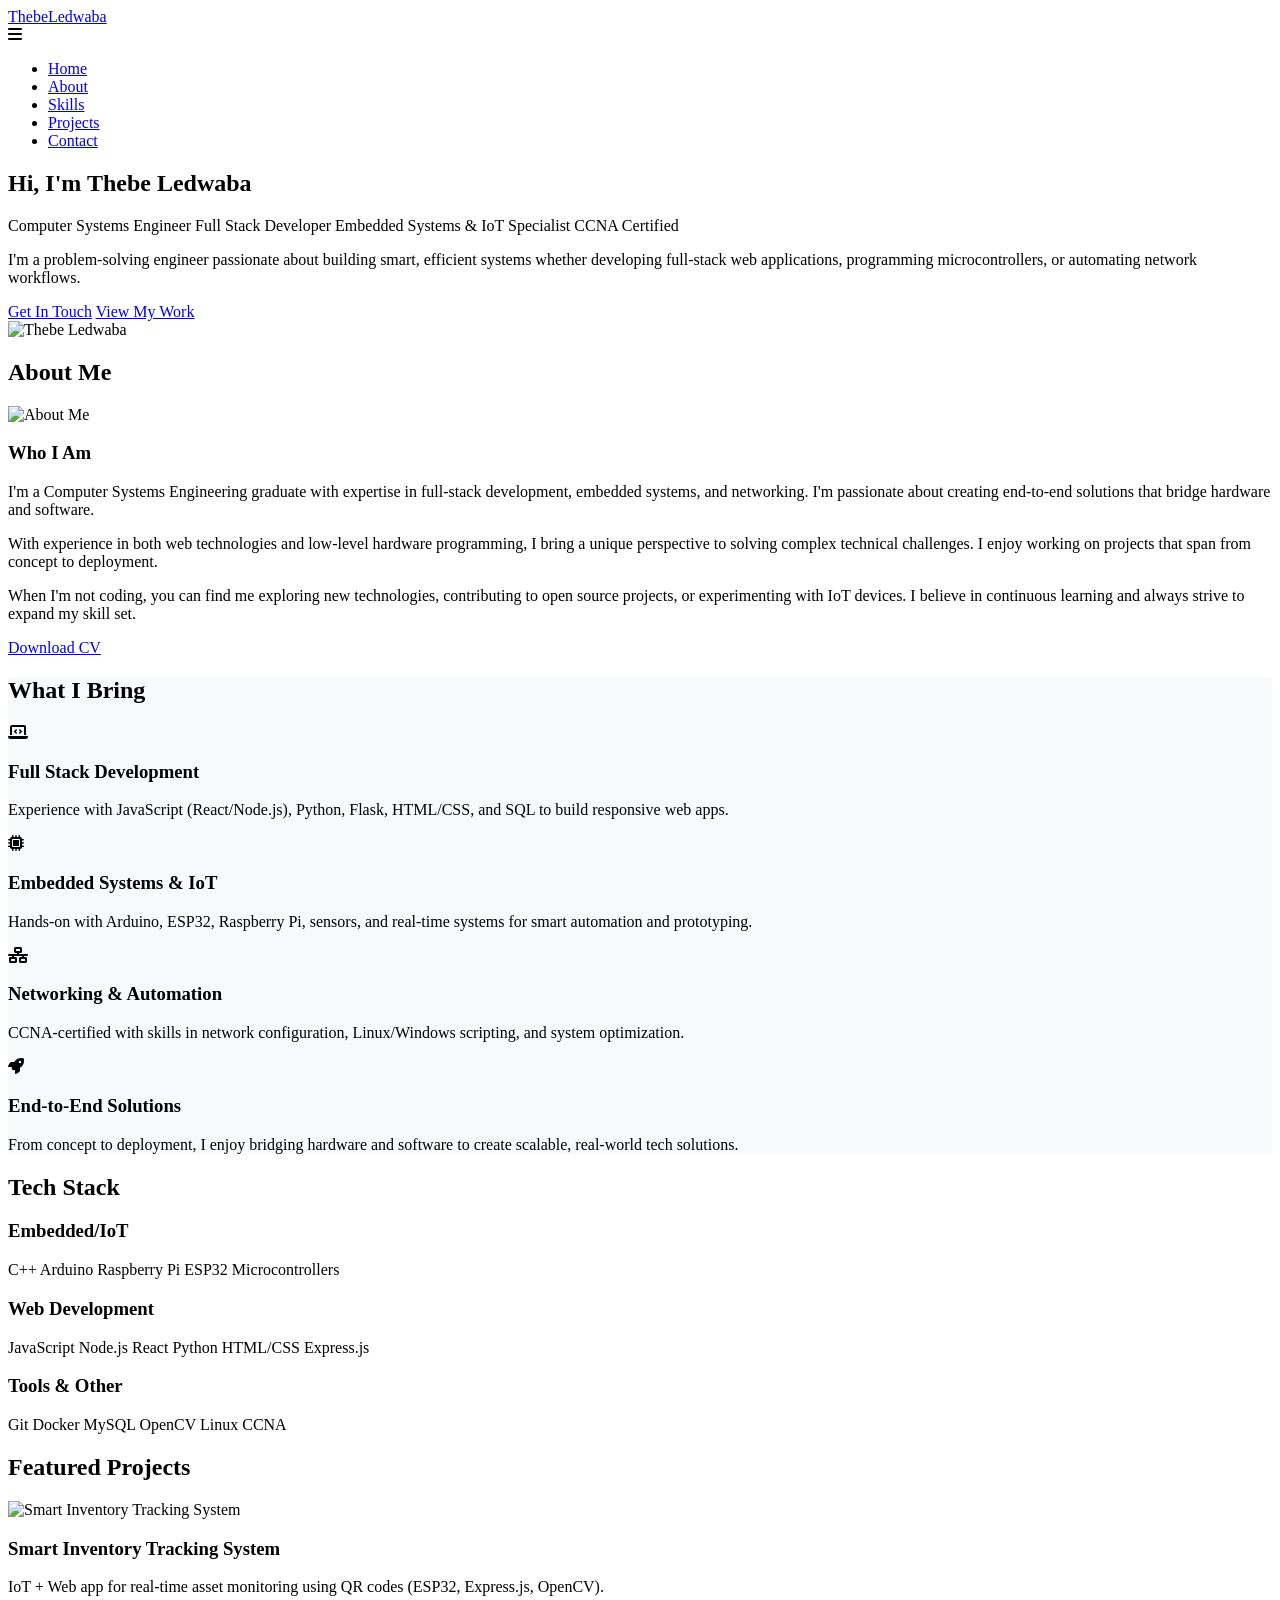
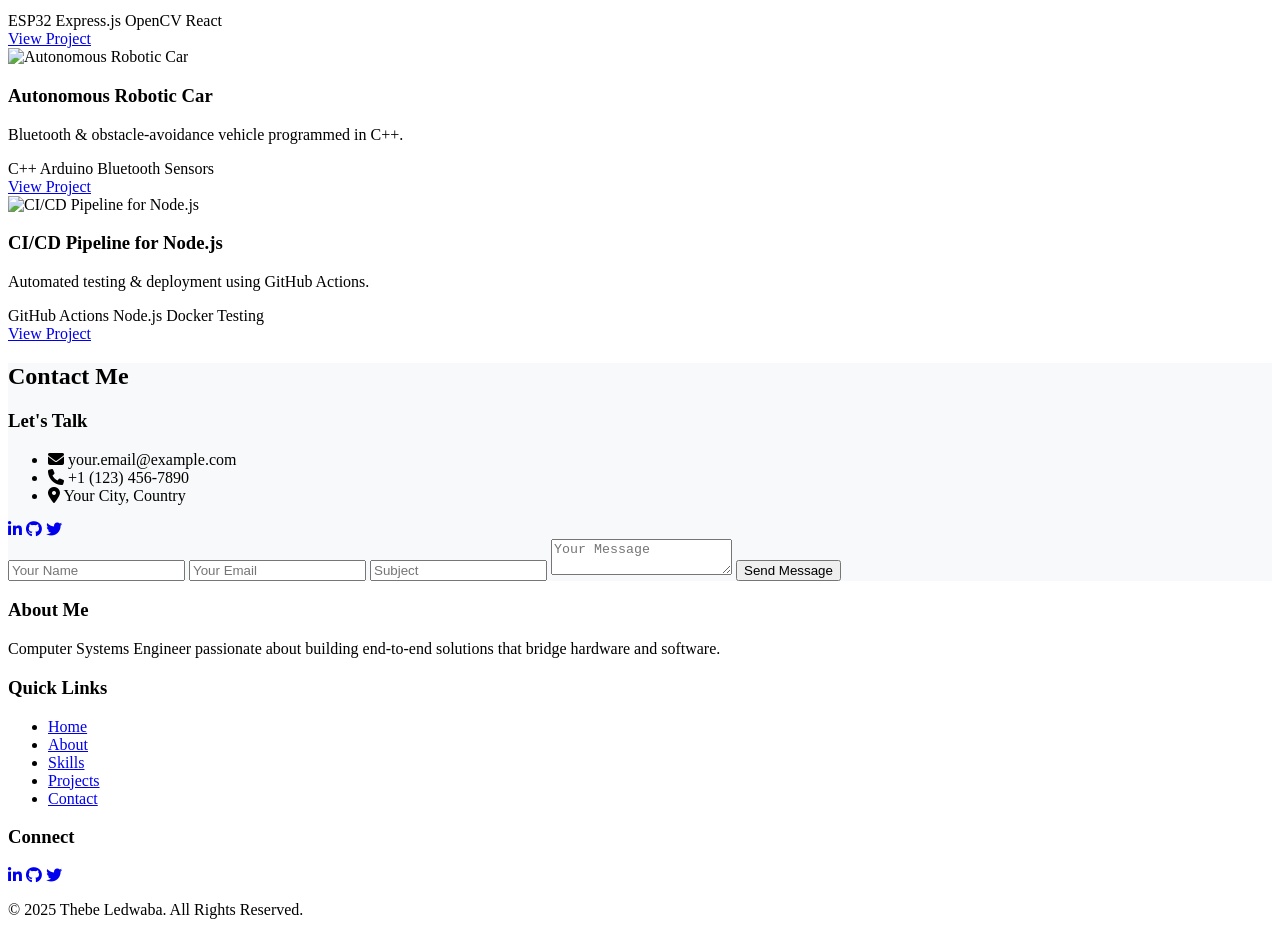
==== assets/index.html @ 7ade63ab "Initial setup with index.html, style.css, and script.js" ====
<!DOCTYPE html>
<html lang="en">
<head>
    <meta charset="UTF-8">
    <meta name="viewport" content="width=device-width, initial-scale=1.0">
    <title>Thebe Ledwaba | Computer Systems Engineer</title>
    <link rel="stylesheet" href="https://cdnjs.cloudflare.com/ajax/libs/font-awesome/6.4.0/css/all.min.css">
    <link rel="stylesheet" href="assets/css/style.css">
</head>
<body>
    <!-- Header & Navigation -->
    <header>
        <div class="container">
            <nav>
                <a href="#" class="logo">Thebe<span>Ledwaba</span></a>
                <div class="menu-toggle" id="menu-toggle">
                    <i class="fas fa-bars"></i>
                </div>
                <ul class="nav-links" id="nav-links">
                    <li><a href="#home">Home</a></li>
                    <li><a href="#about">About</a></li>
                    <li><a href="#skills">Skills</a></li>
                    <li><a href="#projects">Projects</a></li>
                    <li><a href="#contact">Contact</a></li>
                </ul>
            </nav>
        </div>
    </header>
    <!-- Hero Section -->
    <section class="hero" id="home">
        <div class="container">
            <div class="hero-content">
                <div class="hero-text">
                    <h1>Hi, I'm Thebe Ledwaba</h1>
                    <div class="hero-badges">
                        <span class="badge">Computer Systems Engineer</span>
                        <span class="badge">Full Stack Developer</span>
                        <span class="badge">Embedded Systems & IoT Specialist</span>
                        <span class="badge">CCNA Certified</span>
                    </div>
                    <p>I'm a problem-solving engineer passionate about building smart, efficient systems whether developing full-stack web applications, programming microcontrollers, or automating network workflows.</p>
                    <a href="#contact" class="btn">Get In Touch</a>
                    <a href="#projects" class="btn btn-outline">View My Work</a>
                </div>
                <div class="hero-image">
                    <img src="assets/images/profile.jpg" alt="Thebe Ledwaba">
                </div>
            </div>
        </div>
    </section>
    <!-- About Section -->
    <section class="section" id="about">
        <div class="container">
            <div class="section-title">
                <h2>About Me</h2>
            </div>
            <div class="about-content">
                <div class="about-image">
                    <img src="assets/images/about-me.jpg" alt="About Me">
                </div>
                <div class="about-text">
                    <h3>Who I Am</h3>
                    <p>I'm a Computer Systems Engineering graduate with expertise in full-stack development, embedded systems, and networking. I'm passionate about creating end-to-end solutions that bridge hardware and software.</p>
                    <p>With experience in both web technologies and low-level hardware programming, I bring a unique perspective to solving complex technical challenges. I enjoy working on projects that span from concept to deployment.</p>
                    <p>When I'm not coding, you can find me exploring new technologies, contributing to open source projects, or experimenting with IoT devices. I believe in continuous learning and always strive to expand my skill set.</p>
                    <a href="#" class="btn">Download CV</a>
                </div>
            </div>
        </div>
    </section>
    <!-- What I Bring Section -->
    <section class="section" style="background: #f8f9fa;">
        <div class="container">
            <div class="section-title">
                <h2>What I Bring</h2>
            </div>
            <div class="skills-container">
                <div class="skill-card">
                    <div class="skill-icon">
                        <i class="fas fa-laptop-code"></i>
                    </div>
                    <h3>Full Stack Development</h3>
                    <p>Experience with JavaScript (React/Node.js), Python, Flask, HTML/CSS, and SQL to build responsive web apps.</p>
                </div>
                <div class="skill-card">
                    <div class="skill-icon">
                        <i class="fas fa-microchip"></i>
                    </div>
                    <h3>Embedded Systems & IoT</h3>
                    <p>Hands-on with Arduino, ESP32, Raspberry Pi, sensors, and real-time systems for smart automation and prototyping.</p>
                </div>
                <div class="skill-card">
                    <div class="skill-icon">
                        <i class="fas fa-network-wired"></i>
                    </div>
                    <h3>Networking & Automation</h3>
                    <p>CCNA-certified with skills in network configuration, Linux/Windows scripting, and system optimization.</p>
                </div>
                <div class="skill-card">
                    <div class="skill-icon">
                        <i class="fas fa-rocket"></i>
                    </div>
                    <h3>End-to-End Solutions</h3>
                    <p>From concept to deployment, I enjoy bridging hardware and software to create scalable, real-world tech solutions.</p>
                </div>
            </div>
        </div>
    </section>
    <!-- Tech Stack Section -->
    <section class="section tech-stack" id="skills">
        <div class="container">
            <div class="section-title">
                <h2>Tech Stack</h2>
            </div>
            <div class="tech-categories">
                <div class="tech-category">
                    <h3>Embedded/IoT</h3>
                    <div class="tech-list">
                        <span class="tech-item">C++</span>
                        <span class="tech-item">Arduino</span>
                        <span class="tech-item">Raspberry Pi</span>
                        <span class="tech-item">ESP32</span>
                        <span class="tech-item">Microcontrollers</span>
                    </div>
                </div>
                <div class="tech-category">
                    <h3>Web Development</h3>
                    <div class="tech-list">
                        <span class="tech-item">JavaScript</span>
                        <span class="tech-item">Node.js</span>
                        <span class="tech-item">React</span>
                        <span class="tech-item">Python</span>
                        <span class="tech-item">HTML/CSS</span>
                        <span class="tech-item">Express.js</span>
                    </div>
                </div>
                <div class="tech-category">
                    <h3>Tools & Other</h3>
                    <div class="tech-list">
                        <span class="tech-item">Git</span>
                        <span class="tech-item">Docker</span>
                        <span class="tech-item">MySQL</span>
                        <span class="tech-item">OpenCV</span>
                        <span class="tech-item">Linux</span>
                        <span class="tech-item">CCNA</span>
                    </div>
                </div>
            </div>
        </div>
    </section>
    <!-- Projects Section -->
    <section class="section" id="projects">
        <div class="container">
            <div class="section-title">
                <h2>Featured Projects</h2>
            </div>
            <div class="projects-container">
                <div class="project-card">
                    <div class="project-image">
                        <img src="assets/images/projects/inventory-system.png" alt="Smart Inventory Tracking System">
                    </div>
                    <div class="project-info">
                        <h3>Smart Inventory Tracking System</h3>
                        <p>IoT + Web app for real-time asset monitoring using QR codes (ESP32, Express.js, OpenCV).</p>
                        <div class="project-tech">
                            <span>ESP32</span>
                            <span>Express.js</span>
                            <span>OpenCV</span>
                            <span>React</span>
                        </div>
                        <a href="#" class="btn">View Project</a>
                    </div>
                </div>
                <div class="project-card">
                    <div class="project-image">
                        <img src="assets/images/projects/robot-car.png" alt="Autonomous Robotic Car">
                    </div>
                    <div class="project-info">
                        <h3>Autonomous Robotic Car</h3>
                        <p>Bluetooth & obstacle-avoidance vehicle programmed in C++.</p>
                        <div class="project-tech">
                            <span>C++</span>
                            <span>Arduino</span>
                            <span>Bluetooth</span>
                            <span>Sensors</span>
                        </div>
                        <a href="#" class="btn">View Project</a>
                    </div>
                </div>
                <div class="project-card">
                    <div class="project-image">
                        <img src="assets/images/projects/cicd-pipeline.png" alt="CI/CD Pipeline for Node.js">
                    </div>
                    <div class="project-info">
                        <h3>CI/CD Pipeline for Node.js</h3>
                        <p>Automated testing & deployment using GitHub Actions.</p>
                        <div class="project-tech">
                            <span>GitHub Actions</span>
                            <span>Node.js</span>
                            <span>Docker</span>
                            <span>Testing</span>
                        </div>
                        <a href="#" class="btn">View Project</a>
                    </div>
                </div>
            </div>
        </div>
    </section>
    <!-- Contact Section -->
    <section class="section" id="contact" style="background: #f8f9fa;">
        <div class="container">
            <div class="section-title">
                <h2>Contact Me</h2>
            </div>
            <div class="contact-container">
                <div class="contact-info">
                    <h3>Let's Talk</h3>
                    <ul class="contact-details">
                        <li>
                            <i class="fas fa-envelope"></i>
                            <span>your.email@example.com</span>
                        </li>
                        <li>
                            <i class="fas fa-phone"></i>
                            <span>+1 (123) 456-7890</span>
                        </li>
                        <li>
                            <i class="fas fa-map-marker-alt"></i>
                            <span>Your City, Country</span>
                        </li>
                    </ul>
                    <div class="social-links">
                        <a href="#"><i class="fab fa-linkedin-in"></i></a>
                        <a href="#"><i class="fab fa-github"></i></a>
                        <a href="#"><i class="fab fa-twitter"></i></a>
                    </div>
                </div>
                <div class="contact-form">
                    <form id="contactForm">
                        <input type="text" placeholder="Your Name" required>
                        <input type="email" placeholder="Your Email" required>
                        <input type="text" placeholder="Subject">
                        <textarea placeholder="Your Message" required></textarea>
                        <button type="submit" class="btn">Send Message</button>
                    </form>
                </div>
            </div>
        </div>
    </section>
    <!-- Footer -->
    <footer>
        <div class="container">
            <div class="footer-content">
                <div class="footer-section">
                    <h3>About Me</h3>
                    <p>Computer Systems Engineer passionate about building end-to-end solutions that bridge hardware and software.</p>
                </div>
                <div class="footer-section">
                    <h3>Quick Links</h3>
                    <ul class="footer-links">
                        <li><a href="#home">Home</a></li>
                        <li><a href="#about">About</a></li>
                        <li><a href="#skills">Skills</a></li>
                        <li><a href="#projects">Projects</a></li>
                        <li><a href="#contact">Contact</a></li>
                    </ul>
                </div>
                <div class="footer-section">
                    <h3>Connect</h3>
                    <div class="social-links">
                        <a href="#"><i class="fab fa-linkedin-in"></i></a>
                        <a href="#"><i class="fab fa-github"></i></a>
                        <a href="#"><i class="fab fa-twitter"></i></a>
                    </div>
                </div>
            </div>
            <div class="copyright">
                <p>&copy; 2025 Thebe Ledwaba. All Rights Reserved.</p>
            </div>
        </div>
    </footer>
    <script src="assets/js/script.js"></script>
</body>
</html>
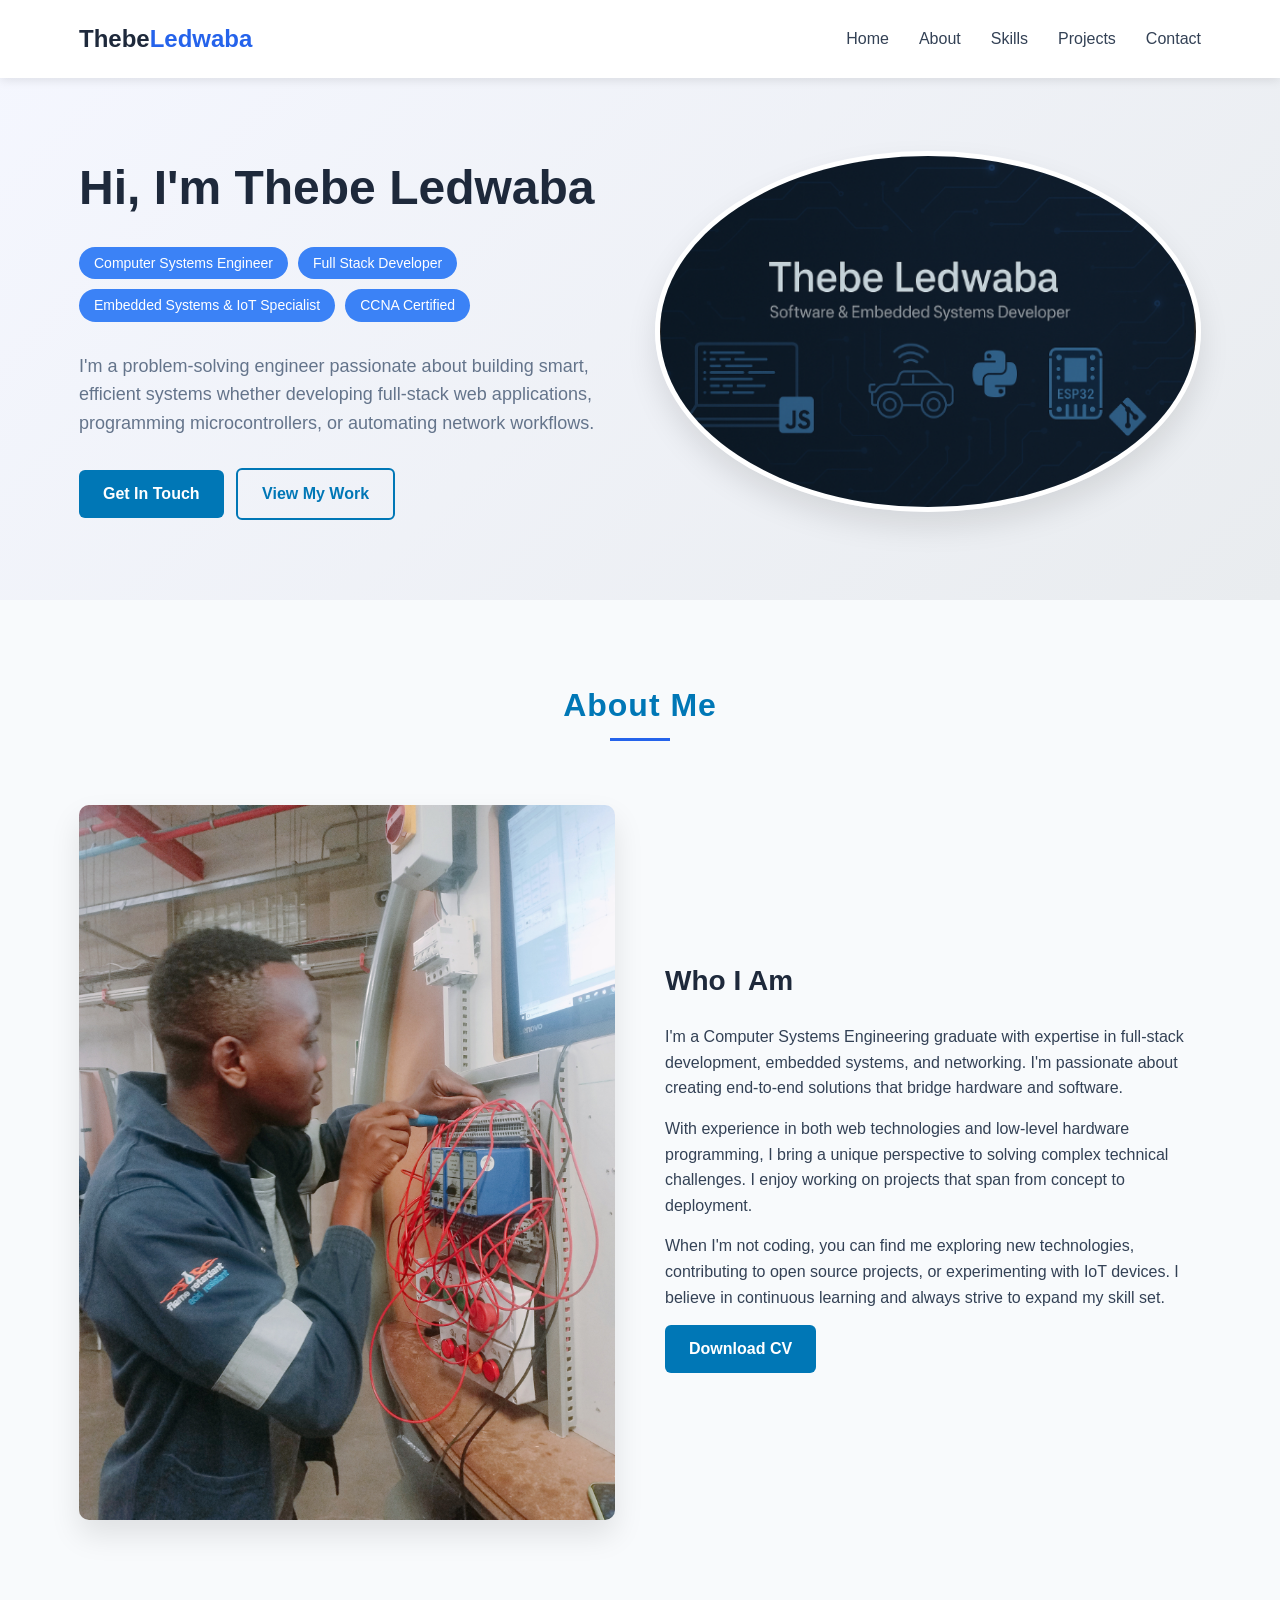
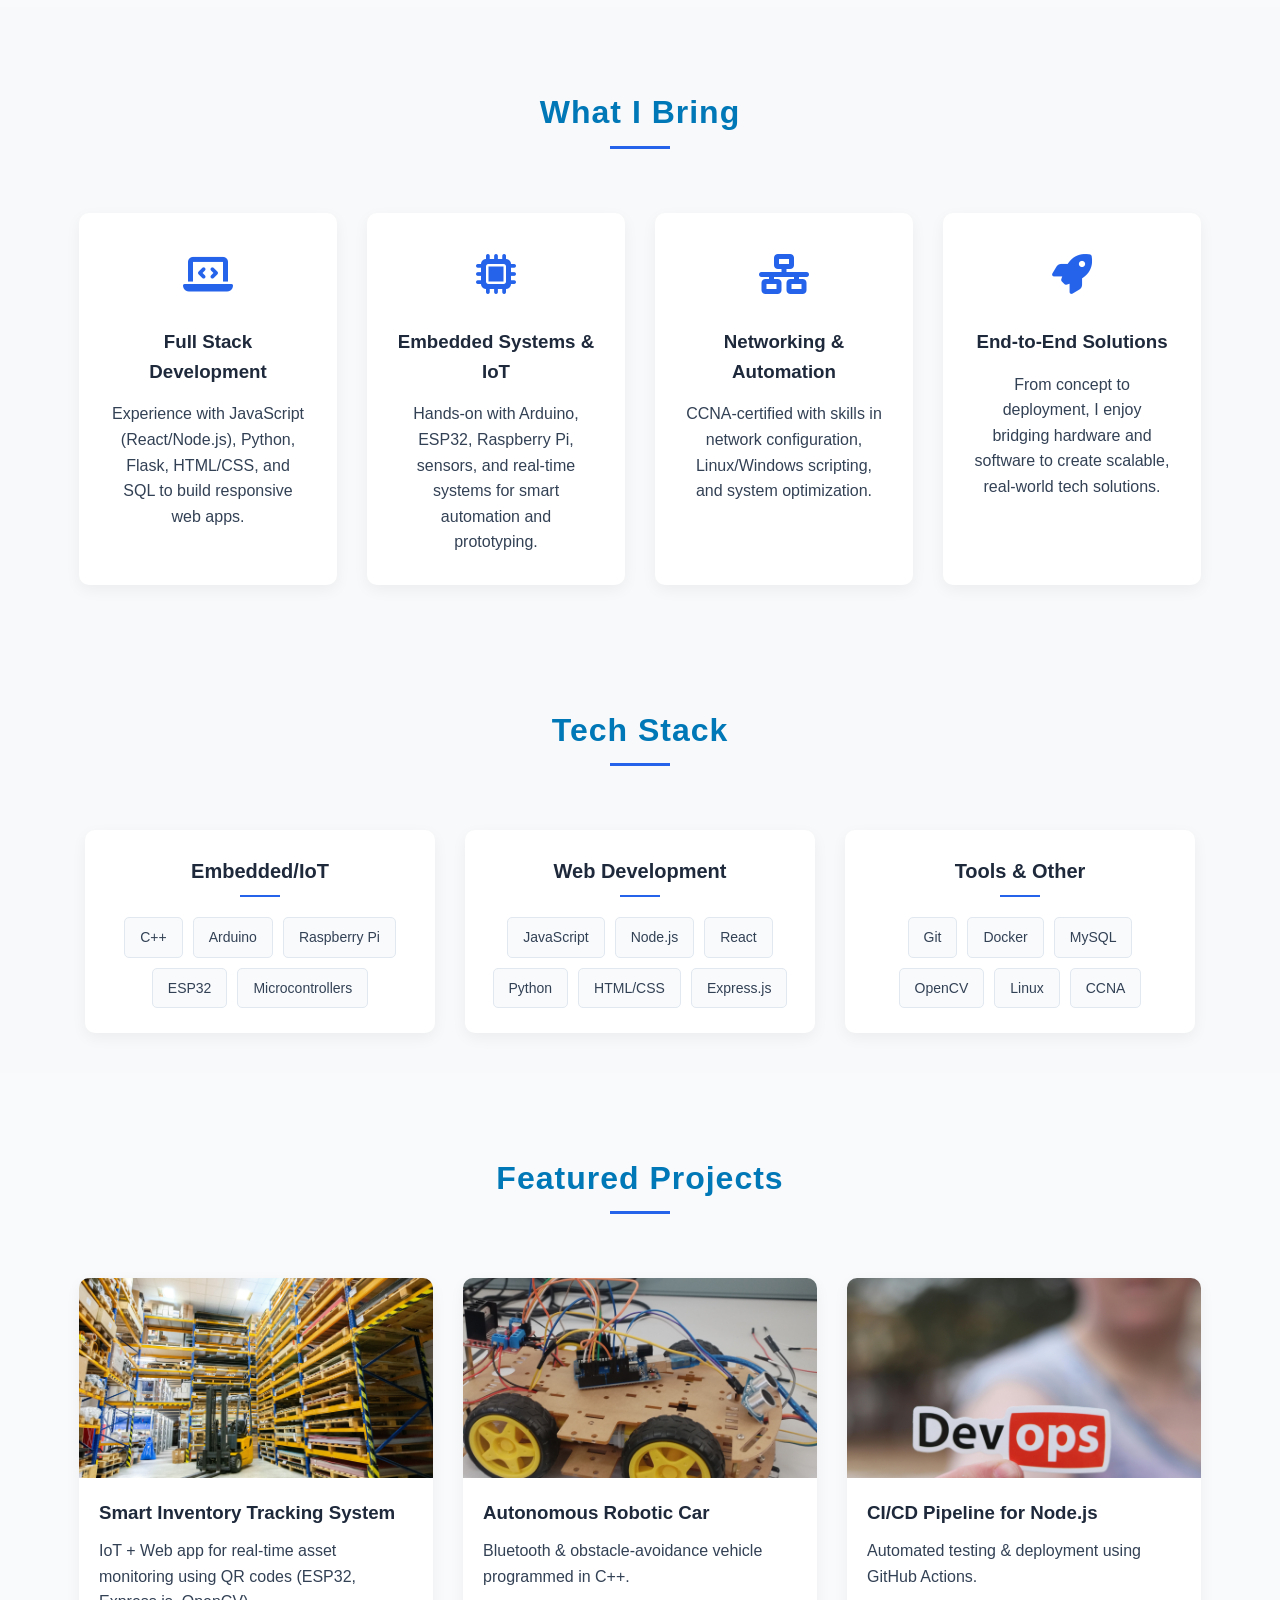
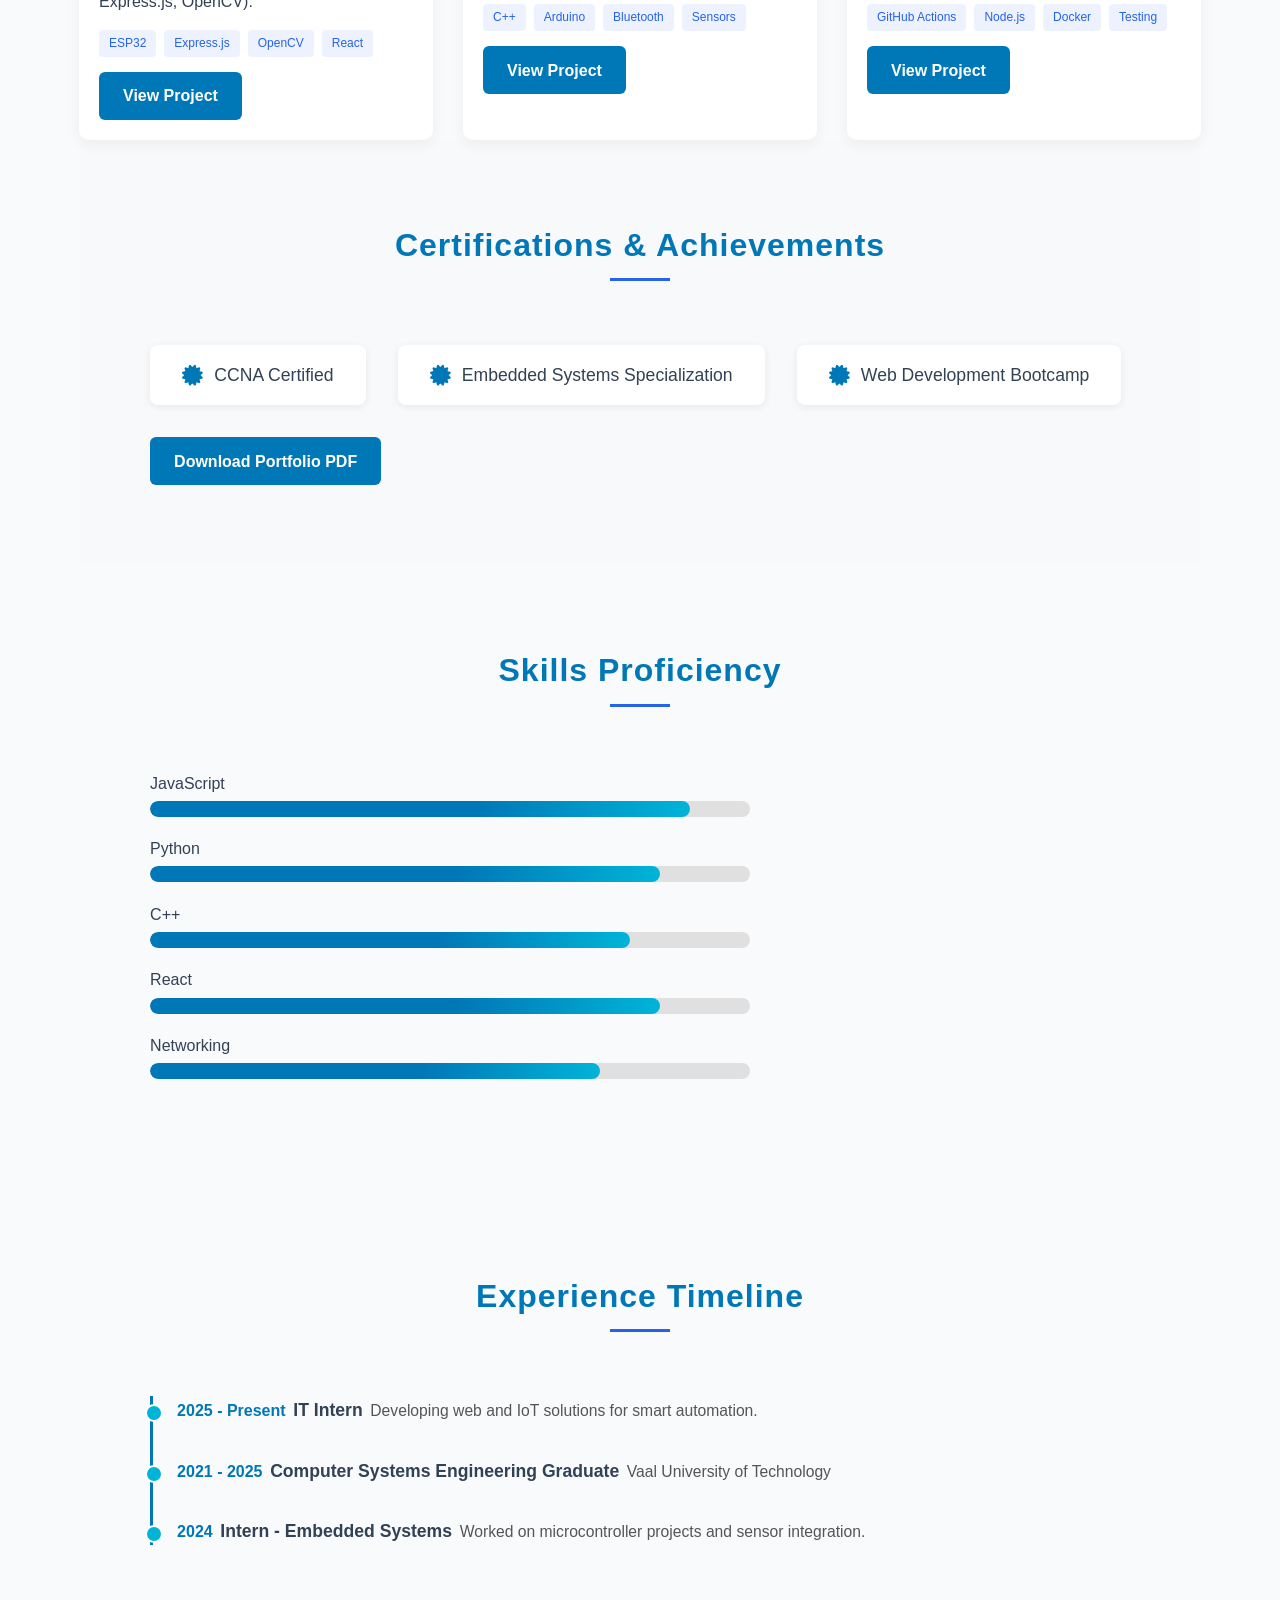
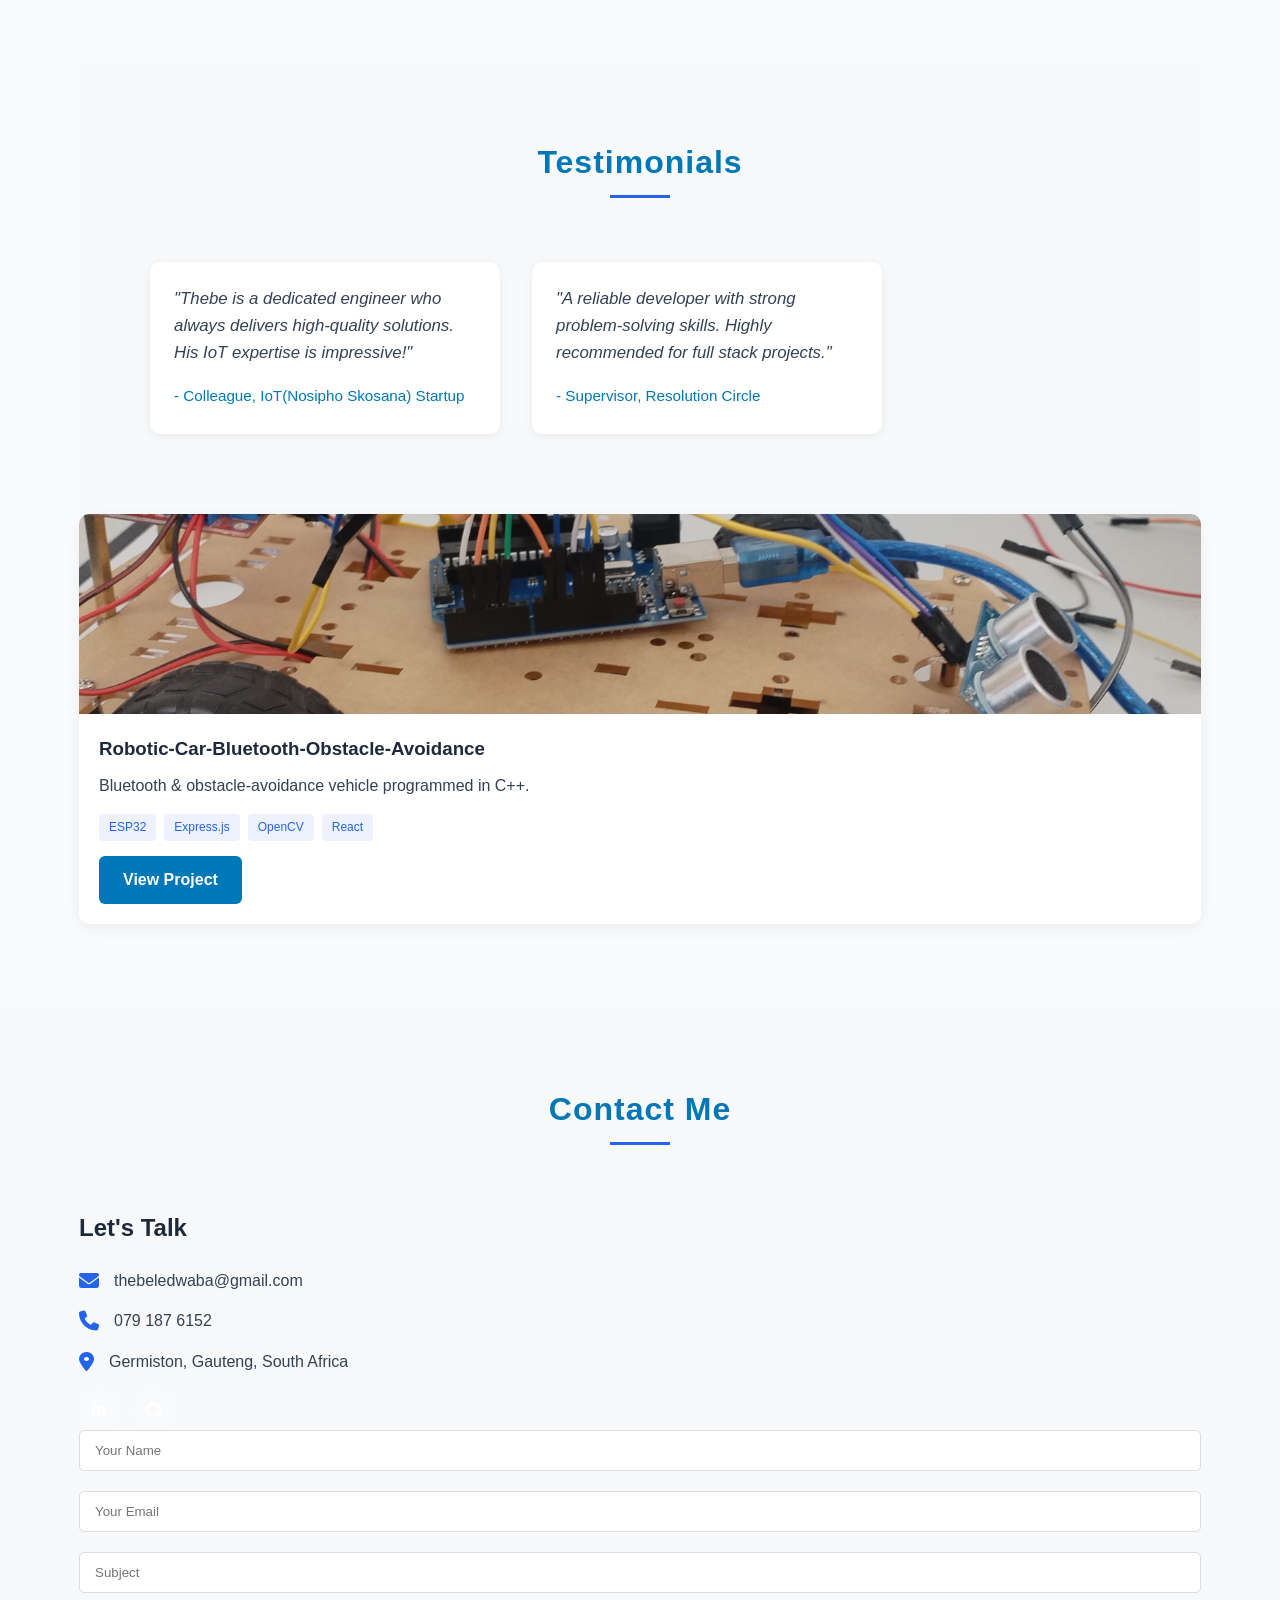
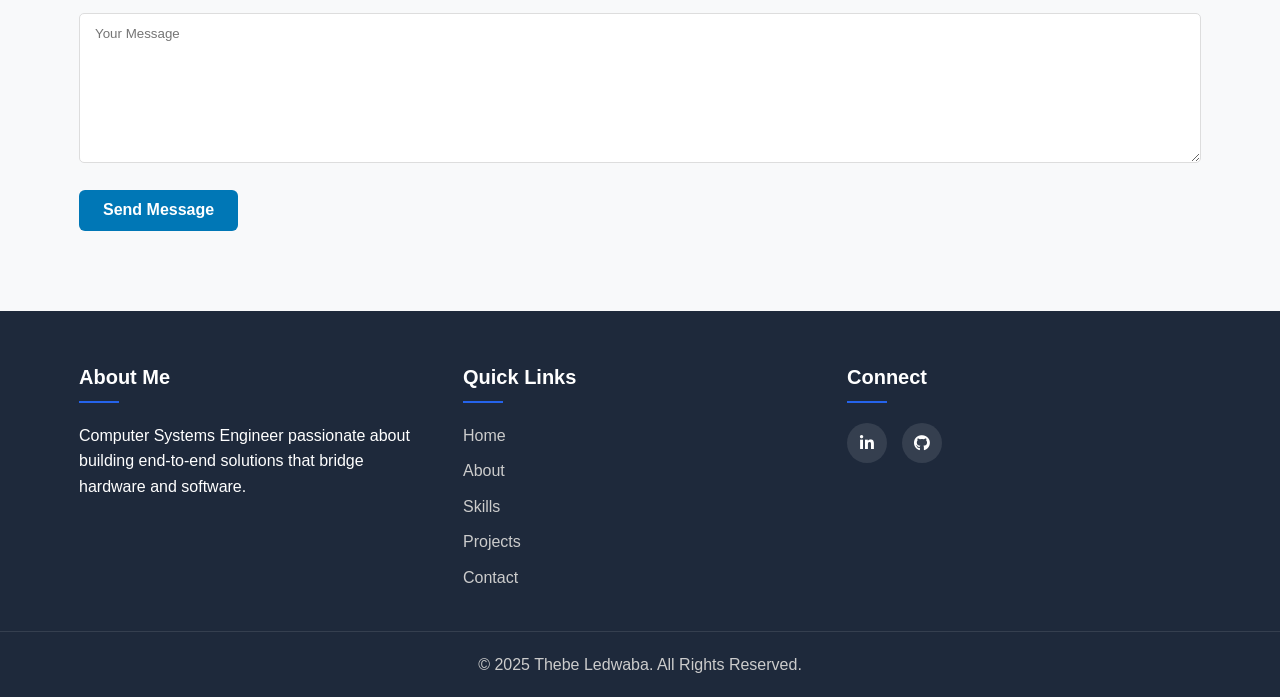
==== commit 17b9c379: "Initial commit for portfolio" ====
--- a/assets/index.html
+++ b/assets/index.html
@@ -5,7 +5,10 @@
     <meta name="viewport" content="width=device-width, initial-scale=1.0">
     <title>Thebe Ledwaba | Computer Systems Engineer</title>
     <link rel="stylesheet" href="https://cdnjs.cloudflare.com/ajax/libs/font-awesome/6.4.0/css/all.min.css">
-    <link rel="stylesheet" href="assets/css/style.css">
+    <link rel="stylesheet" href="css/styles.css">
+
+    <link rel="icon" href="assets/images/favicon.ico" type="image/x-icon">
+    
 </head>
 <body>
     <!-- Header & Navigation -->
@@ -43,7 +46,7 @@
                     <a href="#projects" class="btn btn-outline">View My Work</a>
                 </div>
                 <div class="hero-image">
-                    <img src="assets/images/profile.jpg" alt="Thebe Ledwaba">
+                    <img src="images/Profile.png" alt="Thebe Ledwaba">
                 </div>
             </div>
         </div>
@@ -56,14 +59,14 @@
             </div>
             <div class="about-content">
                 <div class="about-image">
-                    <img src="assets/images/about-me.jpg" alt="About Me">
+                    <img src="images/about-me.jpg" alt="About Me">
                 </div>
                 <div class="about-text">
                     <h3>Who I Am</h3>
                     <p>I'm a Computer Systems Engineering graduate with expertise in full-stack development, embedded systems, and networking. I'm passionate about creating end-to-end solutions that bridge hardware and software.</p>
                     <p>With experience in both web technologies and low-level hardware programming, I bring a unique perspective to solving complex technical challenges. I enjoy working on projects that span from concept to deployment.</p>
                     <p>When I'm not coding, you can find me exploring new technologies, contributing to open source projects, or experimenting with IoT devices. I believe in continuous learning and always strive to expand my skill set.</p>
-                    <a href="#" class="btn">Download CV</a>
+                    <a href="ThebeLedwaba_CV.pdf" class="btn" download >Download CV</a>
                 </div>
             </div>
         </div>
@@ -154,57 +157,174 @@
             <div class="section-title">
                 <h2>Featured Projects</h2>
             </div>
-            <div class="projects-container">
-                <div class="project-card">
-                    <div class="project-image">
-                        <img src="assets/images/projects/inventory-system.png" alt="Smart Inventory Tracking System">
-                    </div>
-                    <div class="project-info">
-                        <h3>Smart Inventory Tracking System</h3>
-                        <p>IoT + Web app for real-time asset monitoring using QR codes (ESP32, Express.js, OpenCV).</p>
-                        <div class="project-tech">
-                            <span>ESP32</span>
-                            <span>Express.js</span>
-                            <span>OpenCV</span>
-                            <span>React</span>
-                        </div>
-                        <a href="#" class="btn">View Project</a>
-                    </div>
-                </div>
-                <div class="project-card">
-                    <div class="project-image">
-                        <img src="assets/images/projects/robot-car.png" alt="Autonomous Robotic Car">
-                    </div>
-                    <div class="project-info">
-                        <h3>Autonomous Robotic Car</h3>
-                        <p>Bluetooth & obstacle-avoidance vehicle programmed in C++.</p>
-                        <div class="project-tech">
-                            <span>C++</span>
-                            <span>Arduino</span>
-                            <span>Bluetooth</span>
-                            <span>Sensors</span>
-                        </div>
-                        <a href="#" class="btn">View Project</a>
-                    </div>
-                </div>
-                <div class="project-card">
-                    <div class="project-image">
-                        <img src="assets/images/projects/cicd-pipeline.png" alt="CI/CD Pipeline for Node.js">
-                    </div>
-                    <div class="project-info">
-                        <h3>CI/CD Pipeline for Node.js</h3>
-                        <p>Automated testing & deployment using GitHub Actions.</p>
-                        <div class="project-tech">
-                            <span>GitHub Actions</span>
-                            <span>Node.js</span>
-                            <span>Docker</span>
-                            <span>Testing</span>
-                        </div>
-                        <a href="#" class="btn">View Project</a>
-                    </div>
-                </div>
-            </div>
-        </div>
+          
+<div class="projects-container">
+    <div class="project-card">
+        <div class="project-image">
+            <img src="images/projects/inventory.jpg" alt="Smart Inventory Tracking System">
+        </div>
+        <div class="project-info">
+            <h3>Smart Inventory Tracking System</h3>
+            <p>IoT + Web app for real-time asset monitoring using QR codes (ESP32, Express.js, OpenCV).</p>
+            <div class="project-tech">
+                <span>ESP32</span>
+                <span>Express.js</span>
+                <span>OpenCV</span>
+                <span>React</span>
+            </div>
+            <a href="https://github.com/ThebeLedwaba/SmartInventory" class="btn">View Project</a>
+        </div>
+    </div>
+    <div class="project-card">
+        <div class="project-image">
+            <img src="images/projects/robot-car.jpg" alt="Autonomous Robotic Car">
+        </div>
+        <div class="project-info">
+            <h3>Autonomous Robotic Car</h3>
+            <p>Bluetooth & obstacle-avoidance vehicle programmed in C++.</p>
+            <div class="project-tech">
+                <span>C++</span>
+                <span>Arduino</span>
+                <span>Bluetooth</span>
+                <span>Sensors</span>
+            </div>
+            <a href="https://github.com/ThebeLedwaba/Robotic-Car-Bluetooth-Obstacle-Avoidance" class="btn">View Project</a>
+        </div>
+    </div>
+    <div class="project-card">
+        <div class="project-image">
+            <img src="images/projects/DevOps.jpg" alt="CI/CD Pipeline for Node.js">
+        </div>
+        <div class="project-info">
+            <h3>CI/CD Pipeline for Node.js</h3>
+            <p>Automated testing & deployment using GitHub Actions.</p>
+            <div class="project-tech">
+                <span>GitHub Actions</span>
+                <span>Node.js</span>
+                <span>Docker</span>
+                <span>Testing</span>
+            </div>
+            <a href="https://github.com/ThebeLedwaba/CI-CD-node.js-App" class="btn">View Project</a>
+        </div>
+    </div>
+</div>
+<!-- ...existing code... -->
+ <!-- ...existing code... -->
+
+<!-- Certifications Section -->
+<section class="section" id="certifications" style="background: #f8f9fa;">
+    <div class="container">
+        <div class="section-title">
+            <h2>Certifications & Achievements</h2>
+        </div>
+        <ul class="cert-list">
+            <li><i class="fas fa-certificate"></i> CCNA Certified</li>
+            <li><i class="fas fa-certificate"></i> Embedded Systems Specialization</li>
+            <li><i class="fas fa-certificate"></i> Web Development Bootcamp</li>
+        </ul>
+        <a href="certs.pdf" class="btn" download>Download Portfolio PDF</a>
+    </div>
+</section>
+
+<!-- Skills Progress Bars Section -->
+<section class="section" id="skills-progress">
+    <div class="container">
+        <div class="section-title">
+            <h2>Skills Proficiency</h2>
+        </div>
+        <div class="progress-bars">
+            <div class="progress-item">
+                <span>JavaScript</span>
+                <div class="progress-bar"><div style="width: 90%;"></div></div>
+            </div>
+            <div class="progress-item">
+                <span>Python</span>
+                <div class="progress-bar"><div style="width: 85%;"></div></div>
+            </div>
+            <div class="progress-item">
+                <span>C++</span>
+                <div class="progress-bar"><div style="width: 80%;"></div></div>
+            </div>
+            <div class="progress-item">
+                <span>React</span>
+                <div class="progress-bar"><div style="width: 85%;"></div></div>
+            </div>
+            <div class="progress-item">
+                <span>Networking</span>
+                <div class="progress-bar"><div style="width: 75%;"></div></div>
+            </div>
+        </div>
+    </div>
+</section>
+
+<!-- Timeline/Experience Section -->
+<section class="section" id="experience">
+    <div class="container">
+        <div class="section-title">
+            <h2>Experience Timeline</h2>
+        </div>
+        <ul class="timeline">
+            <li>
+                <span class="timeline-date">2025 - Present</span>
+                <span class="timeline-title">IT Intern</span>
+                <span class="timeline-desc">Developing web and IoT solutions for smart automation.</span>
+            </li>
+            <li>
+                <span class="timeline-date">2021 - 2025</span>
+                <span class="timeline-title">Computer Systems Engineering Graduate</span>
+                <span class="timeline-desc">Vaal University of Technology</span>
+            </li>
+            <li>
+                <span class="timeline-date">2024</span>
+                <span class="timeline-title">Intern - Embedded Systems</span>
+                <span class="timeline-desc">Worked on microcontroller projects and sensor integration.</span>
+            </li>
+        </ul>
+    </div>
+</section>
+
+<!-- Testimonials Section -->
+<section class="section" id="testimonials" style="background: #f8f9fa;">
+    <div class="container">
+        <div class="section-title">
+            <h2>Testimonials</h2>
+        </div>
+        <div class="testimonials-container">
+            <div class="testimonial-card">
+                <p>"Thebe is a dedicated engineer who always delivers high-quality solutions. His IoT expertise is impressive!"</p>
+                <span>- Colleague, IoT(Nosipho Skosana) Startup</span>
+            </div>
+            <div class="testimonial-card">
+                <p>"A reliable developer with strong problem-solving skills. Highly recommended for full stack projects."</p>
+                <span>- Supervisor, Resolution Circle</span>
+            </div>
+        </div>
+    </div>
+</section>
+
+<!-- Example Project Demo Video (add to a project card) -->
+<div class="project-card">
+    <div class="project-image">
+        <img src="images/projects/robot-car.jpg" alt="robot-car">
+        <video controls width="100%">
+            <source src="Videos/Robot car.mp4" type="video/mp4">
+            Your browser does not support the video tag.
+        </video>
+    </div>
+    <div class="project-info">
+        <h3>Robotic-Car-Bluetooth-Obstacle-Avoidance</h3>
+        <p>Bluetooth & obstacle-avoidance vehicle programmed in C++.</p>
+        <div class="project-tech">
+            <span>ESP32</span>
+            <span>Express.js</span>
+            <span>OpenCV</span>
+            <span>React</span>
+        </div>
+        <a href="https://github.com/ThebeLedwaba/Robotic-Car-Bluetooth-Obstacle-Avoidance" class="btn">View Project</a>
+    </div>
+</div>
+
+<!-- ...existing code... -->
     </section>
     <!-- Contact Section -->
     <section class="section" id="contact" style="background: #f8f9fa;">
@@ -218,21 +338,21 @@
                     <ul class="contact-details">
                         <li>
                             <i class="fas fa-envelope"></i>
-                            <span>your.email@example.com</span>
+                            <span>thebeledwaba@gmail.com</span>
                         </li>
                         <li>
                             <i class="fas fa-phone"></i>
-                            <span>+1 (123) 456-7890</span>
+                            <span>079 187 6152</span>
                         </li>
                         <li>
                             <i class="fas fa-map-marker-alt"></i>
-                            <span>Your City, Country</span>
+                            <span>Germiston, Gauteng, South Africa</span>
                         </li>
                     </ul>
                     <div class="social-links">
-                        <a href="#"><i class="fab fa-linkedin-in"></i></a>
-                        <a href="#"><i class="fab fa-github"></i></a>
-                        <a href="#"><i class="fab fa-twitter"></i></a>
+                        <a href="https://www.linkedin.com/in/thebe-ledwaba-b900b2281" target="_blank"><i class="fab fa-linkedin-in"></i></a>
+    <a href="https://github.com/ThebeLedwaba" target="_blank"><i class="fab fa-github"></i></a>
+</div>
                     </div>
                 </div>
                 <div class="contact-form">
@@ -268,9 +388,9 @@
                 <div class="footer-section">
                     <h3>Connect</h3>
                     <div class="social-links">
-                        <a href="#"><i class="fab fa-linkedin-in"></i></a>
-                        <a href="#"><i class="fab fa-github"></i></a>
-                        <a href="#"><i class="fab fa-twitter"></i></a>
+                        <a href="https://www.linkedin.com/in/thebe-ledwaba-b900b2281" target="_blank"><i class="fab fa-linkedin-in"></i></a>
+    <a href="https://github.com/ThebeLedwaba" target="_blank"><i class="fab fa-github"></i></a>
+</div>
                     </div>
                 </div>
             </div>
@@ -279,6 +399,6 @@
             </div>
         </div>
     </footer>
-    <script src="assets/js/script.js"></script>
+    <script src="js/script.js"></script>
 </body>
 </html>
--- a/assets/css/styles.css
+++ b/assets/css/styles.css
@@ -0,0 +1,747 @@
+/* Global Styles */
+:root {
+    --primary-color: #2563eb;
+    --secondary-color: #1e40af;
+    --accent-color: #3b82f6;
+    --dark-color: #1e293b;
+    --light-color: #f8fafc;
+    --text-color: #334155;
+    --text-light: #64748b;
+    --transition: all 0.3s ease;
+}
+
+* {
+    margin: 0;
+    padding: 0;
+    box-sizing: border-box;
+}
+
+body {
+    font-family: 'Segoe UI', Tahoma, Geneva, Verdana, sans-serif;
+    line-height: 1.6;
+    color: var(--text-color);
+    background-color: var(--light-color);
+    scroll-behavior: smooth;
+}
+
+a {
+    text-decoration: none;
+    color: var(--primary-color);
+    transition: var(--transition);
+}
+
+a:hover {
+    color: var(--secondary-color);
+}
+
+.container {
+    width: 90%;
+    max-width: 1200px;
+    margin: 0 auto;
+    padding: 0 15px;
+}
+
+.btn {
+    display: inline-block;
+    padding: 12px 30px;
+    background: var(--primary-color);
+    color: white;
+    border-radius: 5px;
+    font-weight: 600;
+    transition: var(--transition);
+    border: none;
+    cursor: pointer;
+}
+
+.btn:hover {
+    background: var(--secondary-color);
+    transform: translateY(-3px);
+    box-shadow: 0 10px 20px rgba(0, 0, 0, 0.1);
+}
+
+.btn-outline {
+    background: transparent;
+    border: 2px solid var(--primary-color);
+    color: var(--primary-color);
+}
+
+.btn-outline:hover {
+    background: var(--primary-color);
+    color: white;
+}
+
+.section {
+    padding: 80px 0;
+}
+
+.section-title {
+    text-align: center;
+    margin-bottom: 50px;
+}
+
+.section-title h2 {
+    font-size: 36px;
+    margin-bottom: 15px;
+    color: var(--dark-color);
+    position: relative;
+    display: inline-block;
+}
+
+.section-title h2::after {
+    content: '';
+    position: absolute;
+    bottom: -10px;
+    left: 50%;
+    transform: translateX(-50%);
+    width: 60px;
+    height: 3px;
+    background: var(--primary-color);
+}
+
+/* Header & Navigation */
+header {
+    position: fixed;
+    top: 0;
+    left: 0;
+    width: 100%;
+    z-index: 1000;
+    background: white;
+    box-shadow: 0 2px 10px rgba(0, 0, 0, 0.1);
+}
+
+nav {
+    display: flex;
+    justify-content: space-between;
+    align-items: center;
+    padding: 20px 0;
+}
+
+.logo {
+    font-size: 24px;
+    font-weight: 700;
+    color: var(--dark-color);
+}
+
+.logo span {
+    color: var(--primary-color);
+}
+
+.nav-links {
+    display: flex;
+    list-style: none;
+}
+
+.nav-links li {
+    margin-left: 30px;
+}
+
+.nav-links a {
+    color: var(--text-color);
+    font-weight: 500;
+}
+
+.nav-links a:hover {
+    color: var(--primary-color);
+}
+
+.menu-toggle {
+    display: none;
+    font-size: 24px;
+    cursor: pointer;
+}
+
+/* Hero Section */
+.hero {
+    padding-top: 150px;
+    padding-bottom: 80px;
+    background: linear-gradient(135deg, #f5f7ff 0%, #e9ecef 100%);
+}
+
+.hero-content {
+    display: flex;
+    align-items: center;
+    justify-content: space-between;
+}
+
+.hero-text {
+    flex: 1;
+    padding-right: 30px;
+}
+
+.hero-text h1 {
+    font-size: 48px;
+    margin-bottom: 20px;
+    color: var(--dark-color);
+}
+
+.hero-text p {
+    font-size: 18px;
+    margin-bottom: 30px;
+    color: var(--text-light);
+}
+
+.hero-badges {
+    display: flex;
+    flex-wrap: wrap;
+    gap: 10px;
+    margin-bottom: 30px;
+}
+
+.badge {
+    padding: 5px 15px;
+    background: var(--accent-color);
+    color: white;
+    border-radius: 20px;
+    font-size: 14px;
+    font-weight: 500;
+}
+
+.hero-image {
+    flex: 1;
+    text-align: center;
+}
+
+.hero-image img {
+    max-width: 100%;
+    border-radius: 50%;
+    border: 5px solid white;
+    box-shadow: 0 15px 30px rgba(0, 0, 0, 0.1);
+}
+
+/* About Section */
+.about-content {
+    display: flex;
+    align-items: center;
+    gap: 50px;
+}
+
+.about-image {
+    flex: 1;
+}
+
+.about-image img {
+    width: 100%;
+    border-radius: 10px;
+    box-shadow: 0 15px 30px rgba(0, 0, 0, 0.1);
+}
+
+.about-text {
+    flex: 1;
+}
+
+.about-text h3 {
+    font-size: 28px;
+    margin-bottom: 20px;
+    color: var(--dark-color);
+}
+
+.about-text p {
+    margin-bottom: 15px;
+    color: var(--text-color);
+}
+
+/* Skills Section */
+.skills-container {
+    display: grid;
+    grid-template-columns: repeat(auto-fill, minmax(250px, 1fr));
+    gap: 30px;
+}
+
+.skill-card {
+    background: white;
+    padding: 30px;
+    border-radius: 10px;
+    box-shadow: 0 5px 15px rgba(0, 0, 0, 0.05);
+    text-align: center;
+    transition: var(--transition);
+}
+
+.skill-card:hover {
+    transform: translateY(-5px);
+    box-shadow: 0 15px 30px rgba(0, 0, 0, 0.1);
+}
+
+.skill-icon {
+    font-size: 40px;
+    color: var(--primary-color);
+    margin-bottom: 20px;
+}
+
+.skill-card h3 {
+    margin-bottom: 15px;
+    color: var(--dark-color);
+}
+
+/* Tech Stack */
+.tech-stack {
+    background: #f8f9fa;
+    padding: 40px 0;
+}
+
+.tech-categories {
+    display: flex;
+    justify-content: center;
+    flex-wrap: wrap;
+    gap: 30px;
+    margin-top: 30px;
+}
+
+.tech-category {
+    background: white;
+    padding: 25px;
+    border-radius: 10px;
+    box-shadow: 0 5px 15px rgba(0, 0, 0, 0.05);
+    width: 100%;
+    max-width: 350px;
+}
+
+.tech-category h3 {
+    margin-bottom: 20px;
+    color: var(--dark-color);
+    text-align: center;
+    font-size: 20px;
+    position: relative;
+    padding-bottom: 10px;
+}
+
+.tech-category h3::after {
+    content: '';
+    position: absolute;
+    bottom: 0;
+    left: 50%;
+    transform: translateX(-50%);
+    width: 40px;
+    height: 2px;
+    background: var(--primary-color);
+}
+
+.tech-list {
+    display: flex;
+    flex-wrap: wrap;
+    gap: 10px;
+    justify-content: center;
+}
+
+.tech-item {
+    padding: 8px 15px;
+    background: var(--light-color);
+    border-radius: 5px;
+    font-size: 14px;
+    font-weight: 500;
+    color: var(--text-color);
+    border: 1px solid #e2e8f0;
+}
+
+/* Projects Section */
+.projects-container {
+    display: grid;
+    grid-template-columns: repeat(auto-fill, minmax(300px, 1fr));
+    gap: 30px;
+}
+
+.project-card {
+    background: white;
+    border-radius: 10px;
+    overflow: hidden;
+    box-shadow: 0 5px 15px rgba(0, 0, 0, 0.05);
+    transition: var(--transition);
+}
+
+.project-card:hover {
+    transform: translateY(-5px);
+    box-shadow: 0 15px 30px rgba(0, 0, 0, 0.1);
+}
+
+.project-image {
+    height: 200px;
+    overflow: hidden;
+    position: relative;
+}
+
+.project-image img {
+    width: 100%;
+    height: 100%;
+    object-fit: cover;
+    transition: var(--transition);
+}
+
+.project-card:hover .project-image img {
+    transform: scale(1.1);
+}
+
+.project-info {
+    padding: 20px;
+}
+
+.project-info h3 {
+    margin-bottom: 10px;
+    color: var(--dark-color);
+}
+
+.project-info p {
+    color: var(--text-color);
+    margin-bottom: 15px;
+}
+
+.project-tech {
+    display: flex;
+    flex-wrap: wrap;
+    gap: 8px;
+    margin-bottom: 15px;
+}
+
+.project-tech span {
+    padding: 4px 10px;
+    background: #eef2ff;
+    border-radius: 4px;
+    font-size: 12px;
+    color: var(--primary-color);
+}
+
+/* Contact Section */
+.contact-container {
+    display: grid;
+    grid-template-columns: repeat(auto-fit, minmax(300px, 1fr));
+    gap: 50px;
+}
+
+.contact-info h3 {
+    font-size: 24px;
+    margin-bottom: 20px;
+    color: var(--dark-color);
+}
+
+.contact-details {
+    list-style: none;
+}
+
+.contact-details li {
+    margin-bottom: 15px;
+    display: flex;
+    align-items: center;
+}
+
+.contact-details i {
+    margin-right: 15px;
+    font-size: 20px;
+    color: var(--primary-color);
+}
+
+.contact-form input,
+.contact-form textarea {
+    width: 100%;
+    padding: 12px 15px;
+    margin-bottom: 20px;
+    border: 1px solid #ddd;
+    border-radius: 5px;
+    font-family: inherit;
+}
+
+.contact-form textarea {
+    min-height: 150px;
+    resize: vertical;
+}
+
+/* Footer */
+footer {
+    background: var(--dark-color);
+    color: white;
+    padding: 50px 0 20px;
+}
+
+.footer-content {
+    display: grid;
+    grid-template-columns: repeat(auto-fit, minmax(250px, 1fr));
+    gap: 30px;
+    margin-bottom: 30px;
+}
+
+.footer-section h3 {
+    font-size: 20px;
+    margin-bottom: 20px;
+    position: relative;
+    padding-bottom: 10px;
+}
+
+.footer-section h3::after {
+    content: '';
+    position: absolute;
+    bottom: 0;
+    left: 0;
+    width: 40px;
+    height: 2px;
+    background: var(--primary-color);
+}
+
+.footer-links {
+    list-style: none;
+}
+
+.footer-links li {
+    margin-bottom: 10px;
+}
+
+.footer-links a {
+    color: #ccc;
+}
+
+.footer-links a:hover {
+    color: white;
+}
+
+.social-links {
+    display: flex;
+    gap: 15px;
+}
+
+.social-links a {
+    display: inline-flex;
+    align-items: center;
+    justify-content: center;
+    width: 40px;
+    height: 40px;
+    background: rgba(255, 255, 255, 0.1);
+    border-radius: 50%;
+    color: white;
+    transition: var(--transition);
+}
+
+.social-links a:hover {
+    background: var(--primary-color);
+    transform: translateY(-3px);
+}
+
+.copyright {
+    text-align: center;
+    padding-top: 20px;
+    border-top: 1px solid rgba(255, 255, 255, 0.1);
+    color: #ccc;
+}
+
+/* Responsive Design */
+@media (max-width: 992px) {
+    .hero-content,
+    .about-content {
+        flex-direction: column;
+        text-align: center;
+    }
+
+    .hero-text,
+    .about-text {
+        padding-right: 0;
+        margin-bottom: 30px;
+    }
+
+    .section-title h2 {
+        font-size: 32px;
+    }
+
+    .tech-categories {
+        flex-direction: column;
+        align-items: center;
+    }
+}
+
+@media (max-width: 768px) {
+    .menu-toggle {
+        display: block;
+    }
+
+    .nav-links {
+        position: fixed;
+        top: 70px;
+        left: -100%;
+        width: 100%;
+        height: calc(100vh - 70px);
+        background: white;
+        flex-direction: column;
+        align-items: center;
+        justify-content: center;
+        transition: var(--transition);
+    }
+
+    .nav-links.active {
+        left: 0;
+    }
+
+    .nav-links li {
+        margin: 15px 0;
+    }
+
+    .hero-text h1 {
+        font-size: 36px;
+    }
+
+    .section {
+        padding: 60px 0;
+    }
+}
+/* --- Certifications Section --- */
+.cert-list {
+    list-style: none;
+    padding: 0;
+    margin: 1rem 0 2rem 0;
+    display: flex;
+    flex-wrap: wrap;
+    gap: 2rem;
+}
+.cert-list li {
+    background: #fff;
+    border-radius: 8px;
+    box-shadow: 0 2px 8px rgba(0,0,0,0.07);
+    padding: 1rem 2rem;
+    font-size: 1.1rem;
+    display: flex;
+    align-items: center;
+    gap: 0.7rem;
+}
+.cert-list i {
+    color: #0077b6;
+    font-size: 1.3rem;
+}
+
+/* --- Skills Progress Bars --- */
+.progress-bars {
+    margin: 2rem 0;
+    max-width: 600px;
+}
+.progress-item {
+    margin-bottom: 1.2rem;
+}
+.progress-item span {
+    display: block;
+    margin-bottom: 0.3rem;
+    font-weight: 500;
+}
+.progress-bar {
+    background: #e0e0e0;
+    border-radius: 8px;
+    height: 16px;
+    width: 100%;
+    overflow: hidden;
+}
+.progress-bar > div {
+    background: linear-gradient(90deg, #0077b6 60%, #00b4d8 100%);
+    height: 100%;
+    border-radius: 8px;
+    transition: width 0.7s;
+}
+
+/* --- Timeline/Experience Section --- */
+.timeline {
+    list-style: none;
+    padding: 0;
+    margin: 2rem 0;
+    border-left: 3px solid #0077b6;
+}
+.timeline li {
+    margin-bottom: 2rem;
+    position: relative;
+    padding-left: 1.5rem;
+}
+.timeline-date {
+    font-weight: bold;
+    color: #0077b6;
+    font-size: 1rem;
+}
+.timeline-title {
+    font-size: 1.1rem;
+    font-weight: 600;
+    margin-left: 0.2rem;
+}
+.timeline-desc {
+    font-size: 0.98rem;
+    color: #555;
+    margin-left: 0.2rem;
+}
+.timeline li::before {
+    content: '';
+    position: absolute;
+    left: -8px;
+    top: 8px;
+    width: 14px;
+    height: 14px;
+    background: #00b4d8;
+    border-radius: 50%;
+    border: 2px solid #fff;
+}
+
+/* --- Testimonials Section --- */
+.testimonials-container {
+    display: flex;
+    gap: 2rem;
+    flex-wrap: wrap;
+    margin-top: 2rem;
+}
+.testimonial-card {
+    background: #fff;
+    border-radius: 10px;
+    box-shadow: 0 2px 8px rgba(0,0,0,0.07);
+    padding: 1.5rem;
+    max-width: 350px;
+    font-size: 1.05rem;
+    position: relative;
+}
+.testimonial-card p {
+    font-style: italic;
+    margin-bottom: 1rem;
+}
+.testimonial-card span {
+    font-size: 0.95rem;
+    color: #0077b6;
+    font-weight: 500;
+}
+
+/* --- Project Demo Video --- */
+.project-image video {
+    margin-top: 1rem;
+    border-radius: 8px;
+    box-shadow: 0 2px 8px rgba(0,0,0,0.07);
+}
+
+/* --- General Improvements --- */
+.section-title h2 {
+    font-size: 2rem;
+    color: #0077b6;
+    margin-bottom: 1.5rem;
+    font-weight: 700;
+    letter-spacing: 1px;
+}
+.btn {
+    background: #0077b6;
+    color: #fff;
+    border: none;
+    border-radius: 6px;
+    padding: 0.7rem 1.5rem;
+    font-size: 1rem;
+    cursor: pointer;
+    text-decoration: none;
+    transition: background 0.2s;
+    margin-right: 0.5rem;
+}
+.btn:hover, .btn:focus {
+    background: #00b4d8;
+    color: #fff;
+}
+.btn-outline {
+    background: transparent;
+    color: #0077b6;
+    border: 2px solid #0077b6;
+}
+.btn-outline:hover, .btn-outline:focus {
+    background: #0077b6;
+    color: #fff;
+}
+
+/* --- Responsive --- */
+@media (max-width: 900px) {
+    .testimonials-container, .projects-container, .skills-container {
+        flex-direction: column;
+        gap: 1.5rem;
+        align-items: center;
+    }
+    .cert-list {
+        flex-direction: column;
+        gap: 1rem;
+    }
+}
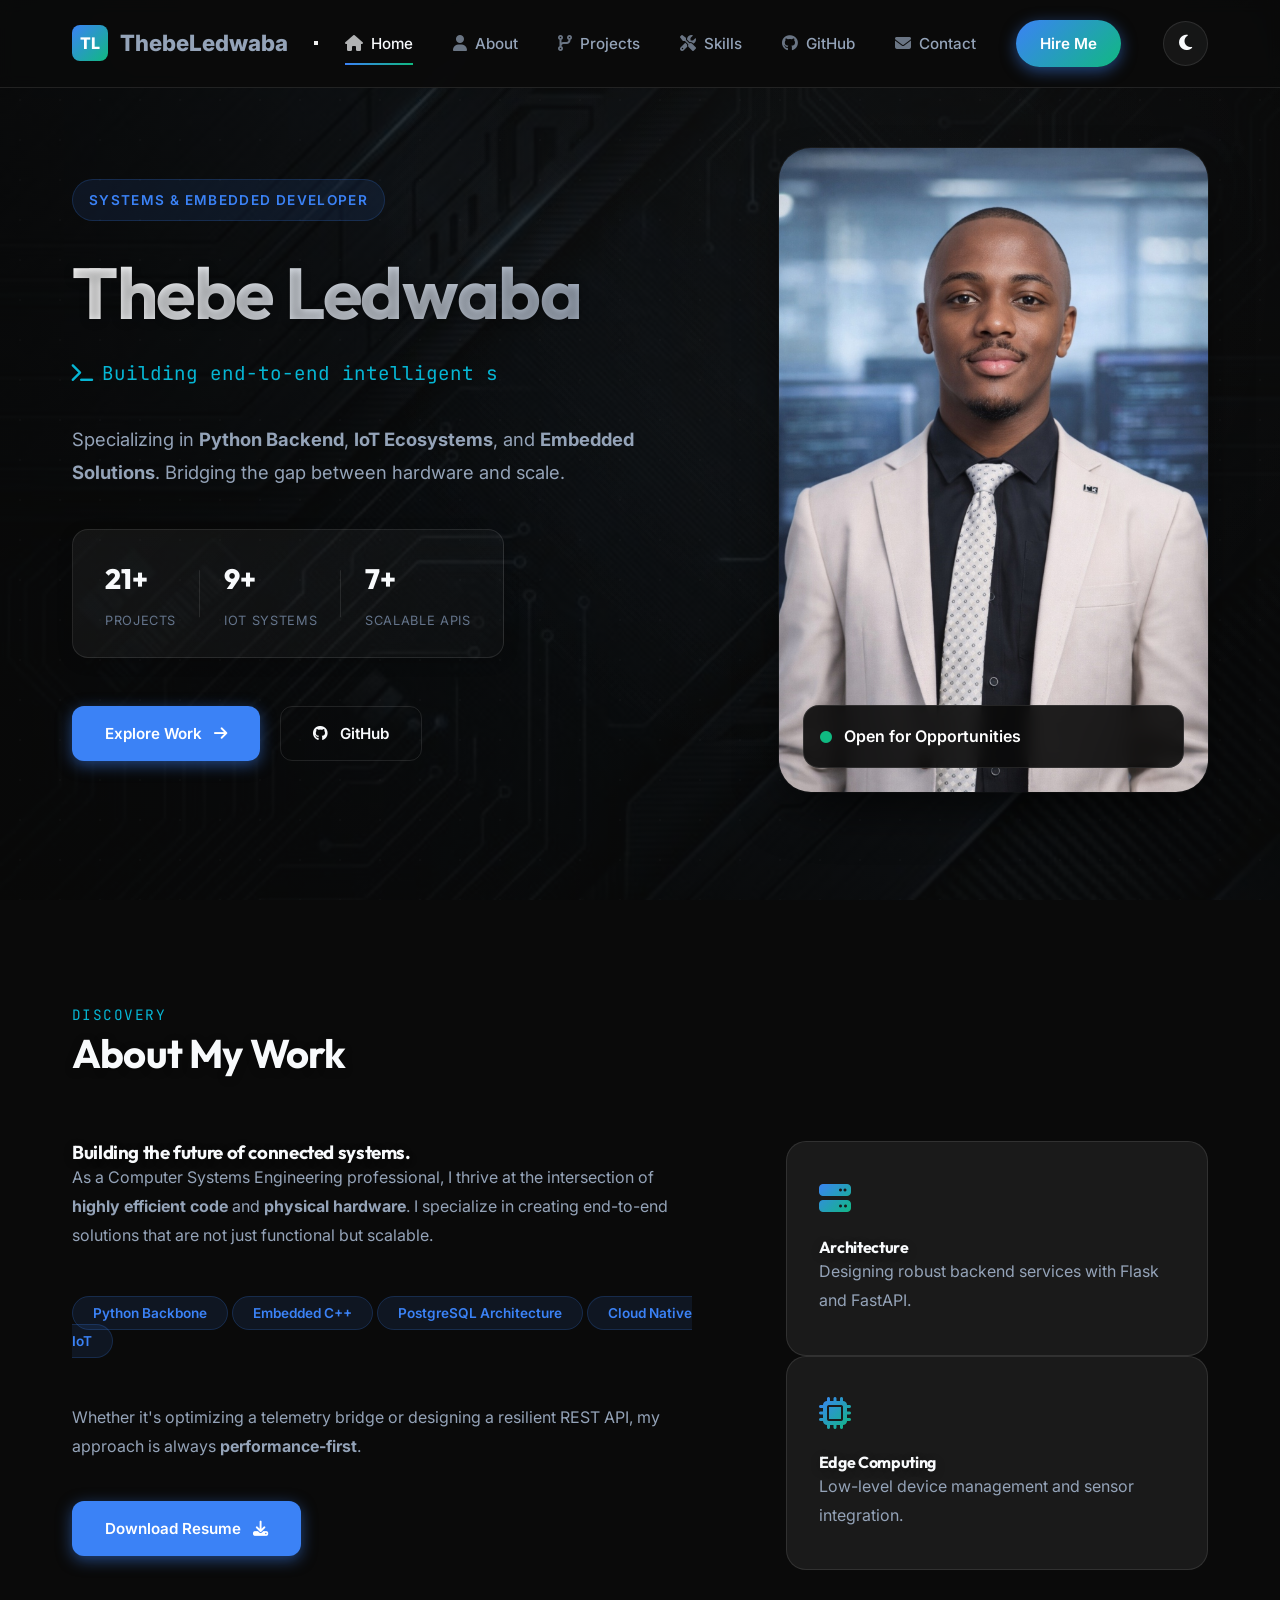
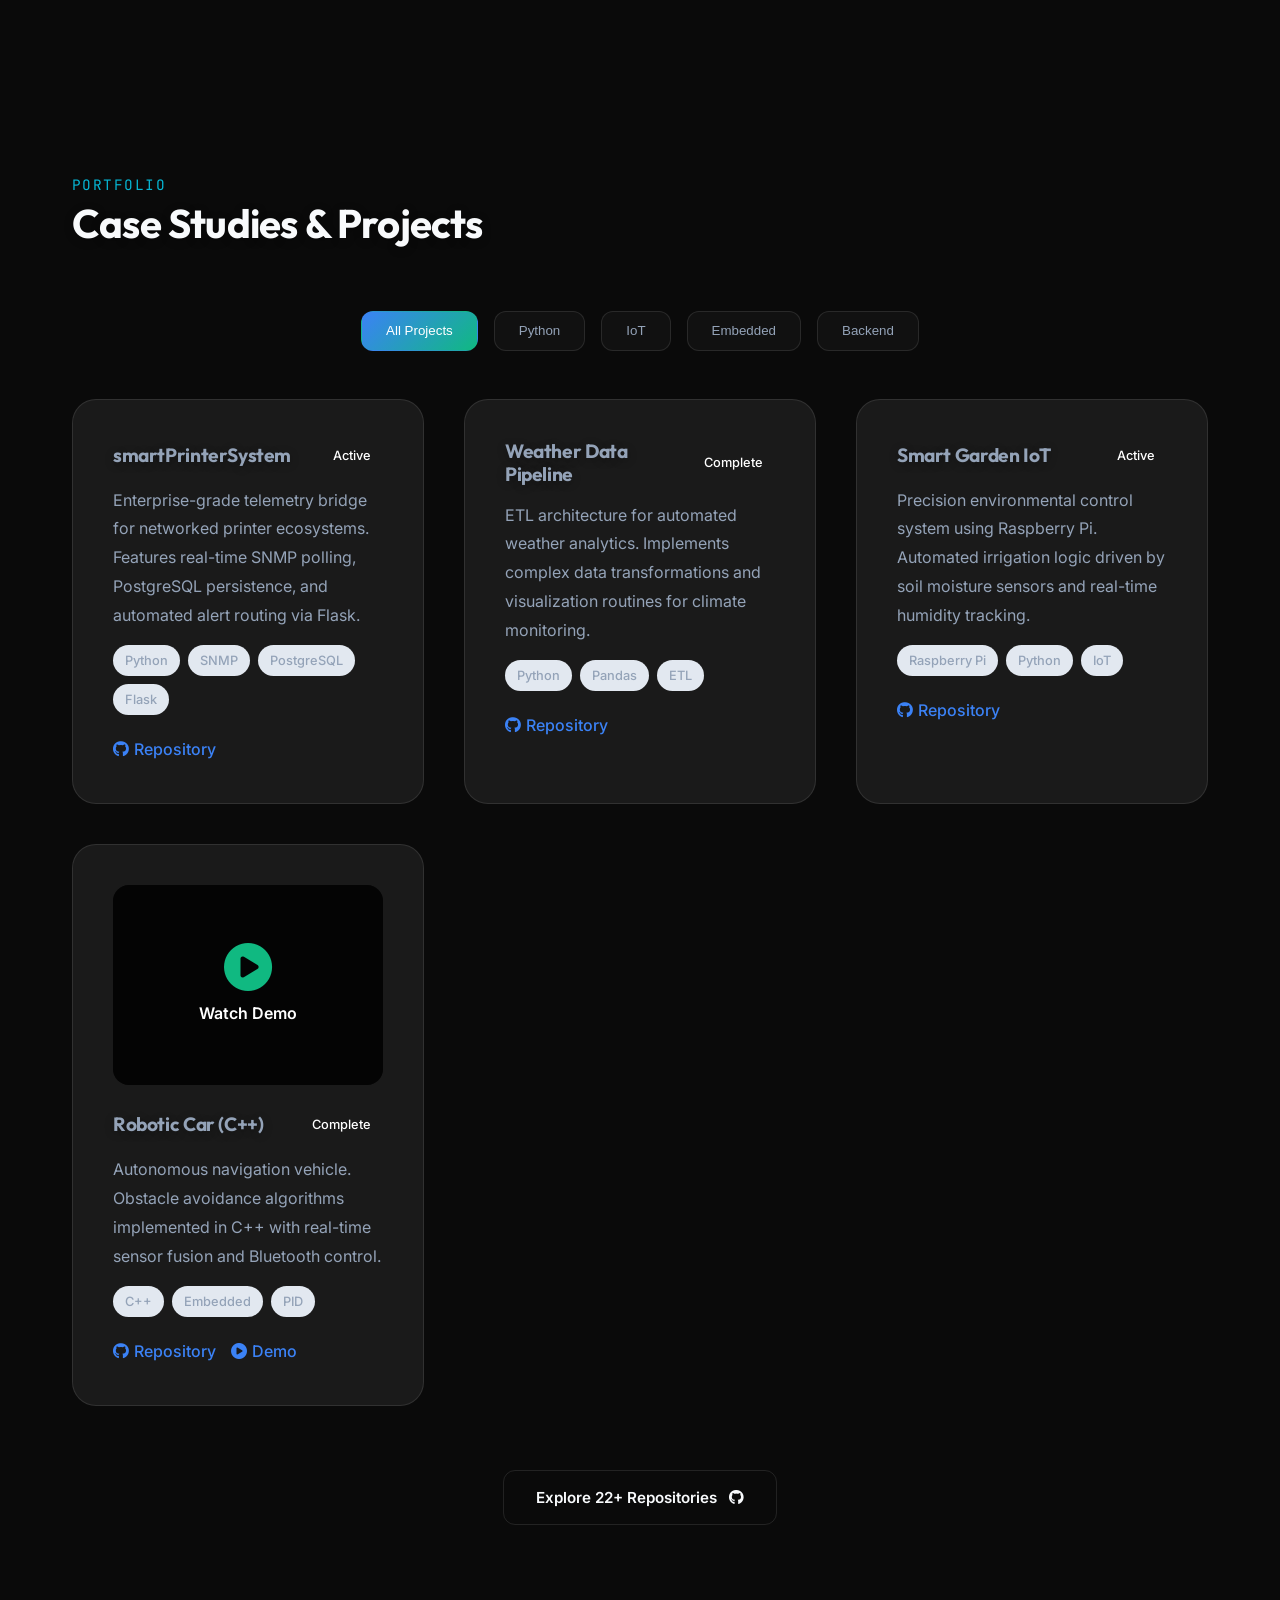
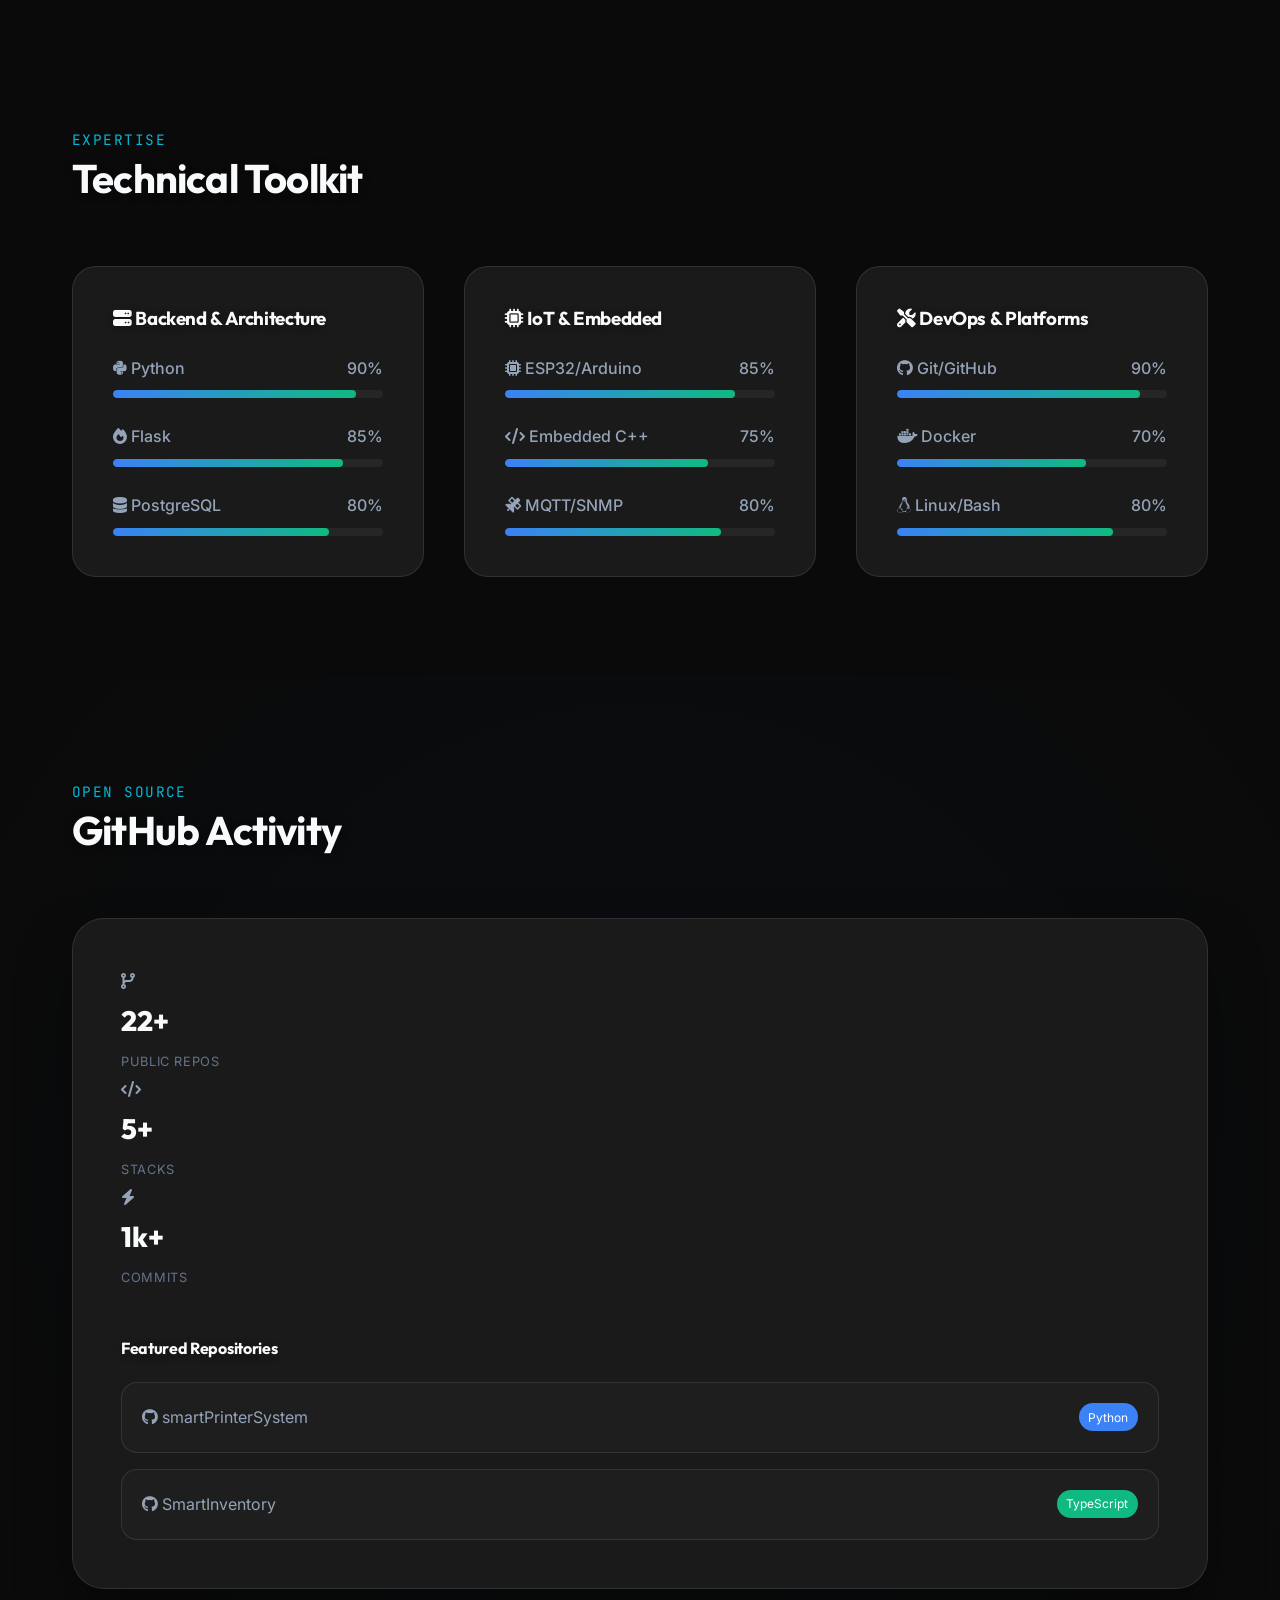
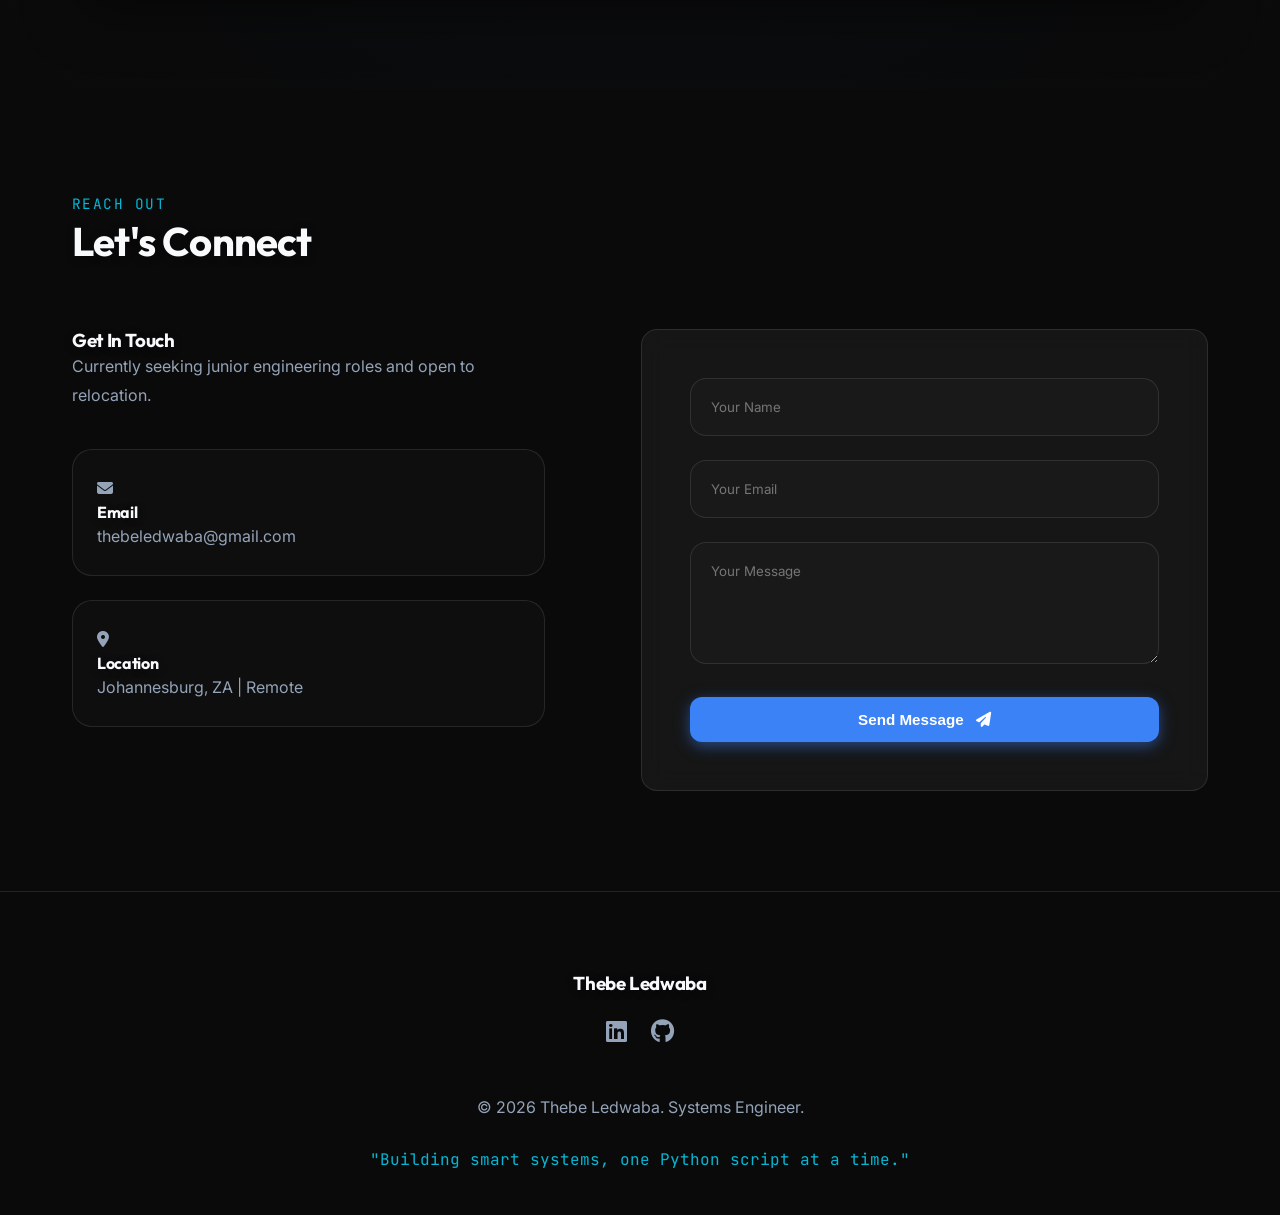
==== commit 995dd3ce: "Comprehensive portfolio upgrade: animations, filters, progress bars, theme toggle, and live stats" ====
--- a/assets/index.html
+++ b/assets/index.html
@@ -1,404 +1,584 @@
 <!DOCTYPE html>
 <html lang="en">
+
 <head>
     <meta charset="UTF-8">
     <meta name="viewport" content="width=device-width, initial-scale=1.0">
-    <title>Thebe Ledwaba | Computer Systems Engineer</title>
+    <title>Thebe Ledwaba | Computer Systems Engineer & Python Backend Developer</title>
+
+    <!-- SEO Meta Tags -->
+    <meta name="description"
+        content="Computer Systems Engineering Graduate specializing in Python Backend Development, IoT Systems, and Embedded Solutions. 22+ projects showcasing expertise in Flask, PostgreSQL, ESP32, and automation.">
+    <meta name="keywords"
+        content="Python Backend Developer, Flask, PostgreSQL, IoT Engineer, Embedded Systems, ESP32, REST APIs, Automation, Computer Systems Engineer">
+    <meta name="author" content="Thebe Ledwaba">
+
+    <!-- Open Graph Meta Tags -->
+    <meta property="og:title" content="Thebe Ledwaba | Python Backend & IoT Developer">
+    <meta property="og:description"
+        content="22+ projects in backend systems, IoT, and embedded development. Building scalable solutions with Python, Flask, and ESP32.">
+    <meta property="og:image" content="https://thebeledwabawebsite.netlify.app/images/og-image.jpg">
+    <meta property="og:url" content="https://thebeledwabawebsite.netlify.app">
+    <meta property="og:type" content="website">
+
+    <!-- Twitter Card Meta Tags -->
+    <meta name="twitter:card" content="summary_large_image">
+    <meta name="twitter:title" content="Thebe Ledwaba | Python Backend & IoT Developer">
+    <meta name="twitter:description"
+        content="Computer Systems Engineer specializing in Python, IoT, and Embedded Solutions. 22+ projects.">
+    <meta name="twitter:image" content="https://thebeledwabawebsite.netlify.app/images/og-image.jpg">
+
+    <!-- Favicon -->
+    <link rel="icon" href="images/favicon.ico" type="image/x-icon">
+    <link rel="apple-touch-icon" sizes="180x180" href="images/apple-touch-icon.png">
+
+    <!-- PDF CV Preload -->
+    <link rel="preload" href="ThebeLedwaba_CV.pdf" as="document">
+
+    <!-- Fonts & Icons -->
+    <link rel="preconnect" href="https://fonts.googleapis.com">
+    <link rel="preconnect" href="https://fonts.gstatic.com" crossorigin>
+    <link
+        href="https://fonts.googleapis.com/css2?family=Outfit:wght@300;400;500;600;700;800&family=Inter:wght@300;400;500;600;700&family=JetBrains+Mono:wght@400;500&display=swap"
+        rel="stylesheet">
     <link rel="stylesheet" href="https://cdnjs.cloudflare.com/ajax/libs/font-awesome/6.4.0/css/all.min.css">
+
+    <!-- CSS -->
     <link rel="stylesheet" href="css/styles.css">
 
-    <link rel="icon" href="assets/images/favicon.ico" type="image/x-icon">
-    
+    <!-- GitHub Stats API -->
+    <script async
+        src="https://github-readme-stats.vercel.app/api?username=ThebeLedwaba&show_icons=true&theme=dark&count_private=true"></script>
 </head>
+
 <body>
-    <!-- Header & Navigation -->
-    <header>
-        <div class="container">
-            <nav>
-                <a href="#" class="logo">Thebe<span>Ledwaba</span></a>
-                <div class="menu-toggle" id="menu-toggle">
-                    <i class="fas fa-bars"></i>
-                </div>
-                <ul class="nav-links" id="nav-links">
-                    <li><a href="#home">Home</a></li>
-                    <li><a href="#about">About</a></li>
-                    <li><a href="#skills">Skills</a></li>
-                    <li><a href="#projects">Projects</a></li>
-                    <li><a href="#contact">Contact</a></li>
+    <!-- Loading Animation -->
+    <div class="page-loader" id="pageLoader">
+        <div class="loader-content">
+            <div class="loader-spinner"></div>
+            <p>Loading Portfolio...</p>
+        </div>
+    </div>
+
+    <!-- Navigation -->
+    <header class="header">
+        <div class="container">
+            <nav class="navbar">
+                <a href="#home" class="logo">
+                    <span class="logo-icon">TL</span>
+                    <span class="logo-text">Thebe<span class="highlight">Ledwaba</span></span>
+                </a>
+
+                <button class="menu-toggle" id="menuToggle" aria-label="Toggle Navigation Menu">
+                    <div class="hamburger">
+                        <span></span>
+                        <span></span>
+                        <span></span>
+                    </div>
+                </button>
+
+                <ul class="nav-menu" id="navMenu">
+                    <li><a href="#home" class="nav-link active"><i class="fas fa-home"></i> Home</a></li>
+                    <li><a href="#about" class="nav-link"><i class="fas fa-user"></i> About</a></li>
+                    <li><a href="#projects" class="nav-link"><i class="fas fa-code-branch"></i> Projects</a></li>
+                    <li><a href="#skills" class="nav-link"><i class="fas fa-tools"></i> Skills</a></li>
+                    <li><a href="#github" class="nav-link"><i class="fab fa-github"></i> GitHub</a></li>
+                    <li><a href="#contact" class="nav-link"><i class="fas fa-envelope"></i> Contact</a></li>
+                    <li><a href="#contact" class="nav-link btn-hire-nav">Hire Me</a></li>
                 </ul>
+
+                <!-- Theme Toggle -->
+                <button class="theme-toggle" id="themeToggle" aria-label="Toggle theme">
+                    <i class="fas fa-moon"></i>
+                </button>
             </nav>
         </div>
     </header>
+
     <!-- Hero Section -->
     <section class="hero" id="home">
         <div class="container">
             <div class="hero-content">
                 <div class="hero-text">
-                    <h1>Hi, I'm Thebe Ledwaba</h1>
-                    <div class="hero-badges">
-                        <span class="badge">Computer Systems Engineer</span>
-                        <span class="badge">Full Stack Developer</span>
-                        <span class="badge">Embedded Systems & IoT Specialist</span>
-                        <span class="badge">CCNA Certified</span>
-                    </div>
-                    <p>I'm a problem-solving engineer passionate about building smart, efficient systems whether developing full-stack web applications, programming microcontrollers, or automating network workflows.</p>
-                    <a href="#contact" class="btn">Get In Touch</a>
-                    <a href="#projects" class="btn btn-outline">View My Work</a>
-                </div>
+                    <div class="hero-subtitle">Systems & Embedded Developer</div>
+                    <h1 class="hero-title">Thebe Ledwaba</h1>
+
+                    <div class="typewriter">
+                        <i class="fas fa-terminal"></i>
+                        <span class="typed-text">Building end-to-end intelligent systems</span>
+                    </div>
+
+                    <p class="hero-description">
+                        Specializing in <strong>Python Backend</strong>, <strong>IoT Ecosystems</strong>, and
+                        <strong>Embedded Solutions</strong>. Bridging the gap between hardware and scale.
+                    </p>
+
+                    <div class="stats-bar">
+                        <div class="stat">
+                            <span class="stat-number">22+</span>
+                            <span class="stat-label">Projects</span>
+                        </div>
+                        <div class="stat">
+                            <span class="stat-number">10+</span>
+                            <span class="stat-label">IoT Systems</span>
+                        </div>
+                        <div class="stat">
+                            <span class="stat-number">8+</span>
+                            <span class="stat-label">Scalable APIs</span>
+                        </div>
+                    </div>
+
+                    <div class="hero-buttons">
+                        <a href="#projects" class="btn btn-primary">
+                            Explore Work <i class="fas fa-arrow-right"></i>
+                        </a>
+                        <a href="https://github.com/ThebeLedwaba" target="_blank" class="btn btn-outline">
+                            <i class="fab fa-github"></i> GitHub
+                        </a>
+                    </div>
+                </div>
+
                 <div class="hero-image">
-                    <img src="images/Profile.png" alt="Thebe Ledwaba">
+                    <div class="profile-card">
+                        <img src="images/Thebe_Profile.jpg" alt="Thebe Ledwaba" class="profile-img">
+                        <div class="profile-badge">
+                            <i class="fas fa-circle" style="color: #10b981; font-size: 0.75rem;"></i>
+                            <span>Open for Opportunities</span>
+                        </div>
+                    </div>
                 </div>
             </div>
         </div>
     </section>
+
     <!-- About Section -->
-    <section class="section" id="about">
-        <div class="container">
-            <div class="section-title">
-                <h2>About Me</h2>
-            </div>
+    <section class="section about" id="about">
+        <div class="container">
+            <div class="section-header">
+                <span class="section-subtitle">Discovery</span>
+                <h2 class="section-title">About My Work</h2>
+            </div>
+
             <div class="about-content">
-                <div class="about-image">
-                    <img src="images/about-me.jpg" alt="About Me">
-                </div>
                 <div class="about-text">
-                    <h3>Who I Am</h3>
-                    <p>I'm a Computer Systems Engineering graduate with expertise in full-stack development, embedded systems, and networking. I'm passionate about creating end-to-end solutions that bridge hardware and software.</p>
-                    <p>With experience in both web technologies and low-level hardware programming, I bring a unique perspective to solving complex technical challenges. I enjoy working on projects that span from concept to deployment.</p>
-                    <p>When I'm not coding, you can find me exploring new technologies, contributing to open source projects, or experimenting with IoT devices. I believe in continuous learning and always strive to expand my skill set.</p>
-                    <a href="ThebeLedwaba_CV.pdf" class="btn" download >Download CV</a>
+                    <h3>Building the future of connected systems.</h3>
+                    <p>
+                        As a Computer Systems Engineering professional, I thrive at the intersection of
+                        <strong>highly efficient code</strong> and <strong>physical hardware</strong>.
+                        I specialize in creating end-to-end solutions that are not just functional but scalable.
+                    </p>
+
+                    <div class="specialization">
+                        <div class="tags">
+                            <span class="tag">Python Backbone</span>
+                            <span class="tag">Embedded C++</span>
+                            <span class="tag">PostgreSQL Architecture</span>
+                            <span class="tag">Cloud Native IoT</span>
+                        </div>
+                    </div>
+
+                    <p>
+                        Whether it's optimizing a telemetry bridge or designing a resilient REST API,
+                        my approach is always <strong>performance-first</strong>.
+                    </p>
+
+                    <div class="cta-buttons" style="margin-top: 2.5rem;">
+                        <a href="ThebeLedwaba_CV.pdf" class="btn btn-primary" download>
+                            Download Resume <i class="fas fa-download"></i>
+                        </a>
+                    </div>
+                </div>
+
+                <div class="about-stats">
+                    <div class="stat-card">
+                        <i class="fas fa-server"></i>
+                        <h4>Architecture</h4>
+                        <p>Designing robust backend services with Flask and FastAPI.</p>
+                    </div>
+                    <div class="stat-card">
+                        <i class="fas fa-microchip"></i>
+                        <h4>Edge Computing</h4>
+                        <p>Low-level device management and sensor integration.</p>
+                    </div>
                 </div>
             </div>
         </div>
     </section>
-    <!-- What I Bring Section -->
-    <section class="section" style="background: #f8f9fa;">
-        <div class="container">
-            <div class="section-title">
-                <h2>What I Bring</h2>
-            </div>
+
+    <!-- Featured Projects -->
+    <section class="section projects" id="projects">
+        <div class="container">
+            <div class="section-header">
+                <span class="section-subtitle">Portfolio</span>
+                <h2 class="section-title">Case Studies & Projects</h2>
+            </div>
+
+            <!-- Project Filter Buttons -->
+            <div class="project-filters">
+                <button class="filter-btn active" data-filter="all">All Projects</button>
+                <button class="filter-btn" data-filter="python">Python</button>
+                <button class="filter-btn" data-filter="iot">IoT</button>
+                <button class="filter-btn" data-filter="embedded">Embedded</button>
+                <button class="filter-btn" data-filter="backend">Backend</button>
+            </div>
+
+            <div class="projects-grid">
+                <!-- Project Card 1 -->
+                <div class="project-card" data-category="python backend">
+                    <div class="project-header">
+                        <h4>smartPrinterSystem</h4>
+                        <span class="project-status">Active</span>
+                    </div>
+                    <p class="project-description">
+                        Enterprise-grade telemetry bridge for networked printer ecosystems. Features real-time
+                        SNMP polling,
+                        PostgreSQL persistence, and automated alert routing via Flask.
+                    </p>
+                    <div class="project-tech">
+                        <span class="tech-tag">Python</span>
+                        <span class="tech-tag">SNMP</span>
+                        <span class="tech-tag">PostgreSQL</span>
+                        <span class="tech-tag">Flask</span>
+                    </div>
+                    <div class="project-links">
+                        <a href="https://github.com/ThebeLedwaba/smartPrinterSystem" target="_blank">
+                            <i class="fab fa-github"></i> Repository
+                        </a>
+                    </div>
+                </div>
+
+                <!-- Project Card 2 -->
+                <div class="project-card" data-category="python backend">
+                    <div class="project-header">
+                        <h4>Weather Data Pipeline</h4>
+                        <span class="project-status">Complete</span>
+                    </div>
+                    <p class="project-description">
+                        ETL architecture for automated weather analytics. Implements complex data
+                        transformations
+                        and visualization routines for climate monitoring.
+                    </p>
+                    <div class="project-tech">
+                        <span class="tech-tag">Python</span>
+                        <span class="tech-tag">Pandas</span>
+                        <span class="tech-tag">ETL</span>
+                    </div>
+                    <div class="project-links">
+                        <a href="https://github.com/ThebeLedwaba/Weather-Data-Pipeline-Dashboard" target="_blank">
+                            <i class="fab fa-github"></i> Repository
+                        </a>
+                    </div>
+                </div>
+
+                <!-- Project Card 3 -->
+                <div class="project-card" data-category="iot python">
+                    <div class="project-header">
+                        <h4>Smart Garden IoT</h4>
+                        <span class="project-status">Active</span>
+                    </div>
+                    <p class="project-description">
+                        Precision environmental control system using Raspberry Pi. Automated irrigation logic
+                        driven by soil moisture sensors and real-time humidity tracking.
+                    </p>
+                    <div class="project-tech">
+                        <span class="tech-tag">Raspberry Pi</span>
+                        <span class="tech-tag">Python</span>
+                        <span class="tech-tag">IoT</span>
+                    </div>
+                    <div class="project-links">
+                        <a href="https://github.com/ThebeLedwaba/Smart-Garden-Monitoring-System" target="_blank">
+                            <i class="fab fa-github"></i> Repository
+                        </a>
+                    </div>
+                </div>
+
+                <!-- Project Card 4 -->
+                <div class="project-card" data-category="embedded iot">
+                    <div class="project-preview">
+                        <video class="project-video" loop muted playsinline>
+                            <source src="Videos/Robot car.mp4" type="video/mp4">
+                        </video>
+                        <div class="video-overlay">
+                            <i class="fas fa-play-circle"></i>
+                            <span>Watch Demo</span>
+                        </div>
+                    </div>
+                    <div class="project-header">
+                        <h4>Robotic Car (C++)</h4>
+                        <span class="project-status">Complete</span>
+                    </div>
+                    <p class="project-description">
+                        Autonomous navigation vehicle. Obstacle avoidance algorithms implemented in C++
+                        with real-time sensor fusion and Bluetooth control.
+                    </p>
+                    <div class="project-tech">
+                        <span class="tech-tag">C++</span>
+                        <span class="tech-tag">Embedded</span>
+                        <span class="tech-tag">PID</span>
+                    </div>
+                    <div class="project-links">
+                        <a href="https://github.com/ThebeLedwaba/Robotic-Car-Bluetooth-Obstacle-Avoidance"
+                            target="_blank">
+                            <i class="fab fa-github"></i> Repository
+                        </a>
+                        <a href="Videos/Robot car.mp4" target="_blank">
+                            <i class="fas fa-play-circle"></i> Demo
+                        </a>
+                    </div>
+                </div>
+            </div>
+
+            <div class="view-more" style="margin-top: 4rem; text-align: center;">
+                <a href="https://github.com/ThebeLedwaba" target="_blank" class="btn btn-outline">
+                    Explore 22+ Repositories <i class="fab fa-github"></i>
+                </a>
+            </div>
+        </div>
+    </section>
+
+    <!-- Skills Section -->
+    <section class="section skills" id="skills">
+        <div class="container">
+            <div class="section-header">
+                <span class="section-subtitle">Expertise</span>
+                <h2 class="section-title">Technical Toolkit</h2>
+            </div>
+
             <div class="skills-container">
-                <div class="skill-card">
-                    <div class="skill-icon">
-                        <i class="fas fa-laptop-code"></i>
-                    </div>
-                    <h3>Full Stack Development</h3>
-                    <p>Experience with JavaScript (React/Node.js), Python, Flask, HTML/CSS, and SQL to build responsive web apps.</p>
-                </div>
-                <div class="skill-card">
-                    <div class="skill-icon">
-                        <i class="fas fa-microchip"></i>
-                    </div>
-                    <h3>Embedded Systems & IoT</h3>
-                    <p>Hands-on with Arduino, ESP32, Raspberry Pi, sensors, and real-time systems for smart automation and prototyping.</p>
-                </div>
-                <div class="skill-card">
-                    <div class="skill-icon">
-                        <i class="fas fa-network-wired"></i>
-                    </div>
-                    <h3>Networking & Automation</h3>
-                    <p>CCNA-certified with skills in network configuration, Linux/Windows scripting, and system optimization.</p>
-                </div>
-                <div class="skill-card">
-                    <div class="skill-icon">
-                        <i class="fas fa-rocket"></i>
-                    </div>
-                    <h3>End-to-End Solutions</h3>
-                    <p>From concept to deployment, I enjoy bridging hardware and software to create scalable, real-world tech solutions.</p>
+                <div class="skill-category">
+                    <h3><i class="fas fa-server"></i> Backend & Architecture</h3>
+                    <div class="skill-bars">
+                        <div class="skill-bar-item">
+                            <div class="skill-bar-header">
+                                <span><i class="fab fa-python"></i> Python</span>
+                                <span class="skill-percentage">90%</span>
+                            </div>
+                            <div class="skill-bar-track">
+                                <div class="skill-bar-fill" data-width="90"></div>
+                            </div>
+                        </div>
+                        <div class="skill-bar-item">
+                            <div class="skill-bar-header">
+                                <span><i class="fas fa-fire"></i> Flask</span>
+                                <span class="skill-percentage">85%</span>
+                            </div>
+                            <div class="skill-bar-track">
+                                <div class="skill-bar-fill" data-width="85"></div>
+                            </div>
+                        </div>
+                        <div class="skill-bar-item">
+                            <div class="skill-bar-header">
+                                <span><i class="fas fa-database"></i> PostgreSQL</span>
+                                <span class="skill-percentage">80%</span>
+                            </div>
+                            <div class="skill-bar-track">
+                                <div class="skill-bar-fill" data-width="80"></div>
+                            </div>
+                        </div>
+                    </div>
+                </div>
+
+                <div class="skill-category">
+                    <h3><i class="fas fa-microchip"></i> IoT & Embedded</h3>
+                    <div class="skill-bars">
+                        <div class="skill-bar-item">
+                            <div class="skill-bar-header">
+                                <span><i class="fas fa-microchip"></i> ESP32/Arduino</span>
+                                <span class="skill-percentage">85%</span>
+                            </div>
+                            <div class="skill-bar-track">
+                                <div class="skill-bar-fill" data-width="85"></div>
+                            </div>
+                        </div>
+                        <div class="skill-bar-item">
+                            <div class="skill-bar-header">
+                                <span><i class="fas fa-code"></i> Embedded C++</span>
+                                <span class="skill-percentage">75%</span>
+                            </div>
+                            <div class="skill-bar-track">
+                                <div class="skill-bar-fill" data-width="75"></div>
+                            </div>
+                        </div>
+                        <div class="skill-bar-item">
+                            <div class="skill-bar-header">
+                                <span><i class="fas fa-satellite"></i> MQTT/SNMP</span>
+                                <span class="skill-percentage">80%</span>
+                            </div>
+                            <div class="skill-bar-track">
+                                <div class="skill-bar-fill" data-width="80"></div>
+                            </div>
+                        </div>
+                    </div>
+                </div>
+
+                <div class="skill-category">
+                    <h3><i class="fas fa-tools"></i> DevOps & Platforms</h3>
+                    <div class="skill-bars">
+                        <div class="skill-bar-item">
+                            <div class="skill-bar-header">
+                                <span><i class="fab fa-github"></i> Git/GitHub</span>
+                                <span class="skill-percentage">90%</span>
+                            </div>
+                            <div class="skill-bar-track">
+                                <div class="skill-bar-fill" data-width="90"></div>
+                            </div>
+                        </div>
+                        <div class="skill-bar-item">
+                            <div class="skill-bar-header">
+                                <span><i class="fab fa-docker"></i> Docker</span>
+                                <span class="skill-percentage">70%</span>
+                            </div>
+                            <div class="skill-bar-track">
+                                <div class="skill-bar-fill" data-width="70"></div>
+                            </div>
+                        </div>
+                        <div class="skill-bar-item">
+                            <div class="skill-bar-header">
+                                <span><i class="fab fa-linux"></i> Linux/Bash</span>
+                                <span class="skill-percentage">80%</span>
+                            </div>
+                            <div class="skill-bar-track">
+                                <div class="skill-bar-fill" data-width="80"></div>
+                            </div>
+                        </div>
+                    </div>
                 </div>
             </div>
         </div>
     </section>
-    <!-- Tech Stack Section -->
-    <section class="section tech-stack" id="skills">
-        <div class="container">
-            <div class="section-title">
-                <h2>Tech Stack</h2>
-            </div>
-            <div class="tech-categories">
-                <div class="tech-category">
-                    <h3>Embedded/IoT</h3>
-                    <div class="tech-list">
-                        <span class="tech-item">C++</span>
-                        <span class="tech-item">Arduino</span>
-                        <span class="tech-item">Raspberry Pi</span>
-                        <span class="tech-item">ESP32</span>
-                        <span class="tech-item">Microcontrollers</span>
-                    </div>
-                </div>
-                <div class="tech-category">
-                    <h3>Web Development</h3>
-                    <div class="tech-list">
-                        <span class="tech-item">JavaScript</span>
-                        <span class="tech-item">Node.js</span>
-                        <span class="tech-item">React</span>
-                        <span class="tech-item">Python</span>
-                        <span class="tech-item">HTML/CSS</span>
-                        <span class="tech-item">Express.js</span>
-                    </div>
-                </div>
-                <div class="tech-category">
-                    <h3>Tools & Other</h3>
-                    <div class="tech-list">
-                        <span class="tech-item">Git</span>
-                        <span class="tech-item">Docker</span>
-                        <span class="tech-item">MySQL</span>
-                        <span class="tech-item">OpenCV</span>
-                        <span class="tech-item">Linux</span>
-                        <span class="tech-item">CCNA</span>
-                    </div>
+
+    <!-- GitHub Stats -->
+    <section class="section github-stats" id="github">
+        <div class="container">
+            <div class="section-header">
+                <span class="section-subtitle">Open Source</span>
+                <h2 class="section-title">GitHub Activity</h2>
+            </div>
+
+            <div class="github-card">
+                <div class="stats-grid">
+                    <div class="stat-item">
+                        <i class="fas fa-code-branch"></i>
+                        <div class="stat-info">
+                            <span class="stat-number">22+</span>
+                            <span class="stat-label">Public Repos</span>
+                        </div>
+                    </div>
+                    <div class="stat-item">
+                        <i class="fas fa-code"></i>
+                        <div class="stat-info">
+                            <span class="stat-number">5+</span>
+                            <span class="stat-label">Stacks</span>
+                        </div>
+                    </div>
+                    <div class="stat-item">
+                        <i class="fas fa-bolt"></i>
+                        <div class="stat-info">
+                            <span class="stat-number">1k+</span>
+                            <span class="stat-label">Commits</span>
+                        </div>
+                    </div>
+                </div>
+
+                <div class="recent-repos" style="margin-top: 3rem;">
+                    <h4 style="margin-bottom: 1.5rem; color: var(--text-primary);">Featured Repositories</h4>
+                    <ul class="repo-list" style="list-style: none; display: grid; gap: 1rem;">
+                        <li>
+                            <a href="https://github.com/ThebeLedwaba/smartPrinterSystem" target="_blank"
+                                style="display: flex; justify-content: space-between; align-items: center;">
+                                <span><i class="fab fa-github"></i> smartPrinterSystem</span>
+                                <span class="repo-lang"
+                                    style="font-size: 0.75rem; background: var(--primary); padding: 0.2rem 0.6rem; border-radius: 50px; color: #fff;">Python</span>
+                            </a>
+                        </li>
+                        <li>
+                            <a href="https://github.com/ThebeLedwaba/SmartInventory" target="_blank"
+                                style="display: flex; justify-content: space-between; align-items: center;">
+                                <span><i class="fab fa-github"></i> SmartInventory</span>
+                                <span class="repo-lang"
+                                    style="font-size: 0.75rem; background: var(--secondary); padding: 0.2rem 0.6rem; border-radius: 50px; color: #fff;">TypeScript</span>
+                            </a>
+                        </li>
+                    </ul>
                 </div>
             </div>
         </div>
     </section>
-    <!-- Projects Section -->
-    <section class="section" id="projects">
-        <div class="container">
-            <div class="section-title">
-                <h2>Featured Projects</h2>
-            </div>
-          
-<div class="projects-container">
-    <div class="project-card">
-        <div class="project-image">
-            <img src="images/projects/inventory.jpg" alt="Smart Inventory Tracking System">
-        </div>
-        <div class="project-info">
-            <h3>Smart Inventory Tracking System</h3>
-            <p>IoT + Web app for real-time asset monitoring using QR codes (ESP32, Express.js, OpenCV).</p>
-            <div class="project-tech">
-                <span>ESP32</span>
-                <span>Express.js</span>
-                <span>OpenCV</span>
-                <span>React</span>
-            </div>
-            <a href="https://github.com/ThebeLedwaba/SmartInventory" class="btn">View Project</a>
-        </div>
-    </div>
-    <div class="project-card">
-        <div class="project-image">
-            <img src="images/projects/robot-car.jpg" alt="Autonomous Robotic Car">
-        </div>
-        <div class="project-info">
-            <h3>Autonomous Robotic Car</h3>
-            <p>Bluetooth & obstacle-avoidance vehicle programmed in C++.</p>
-            <div class="project-tech">
-                <span>C++</span>
-                <span>Arduino</span>
-                <span>Bluetooth</span>
-                <span>Sensors</span>
-            </div>
-            <a href="https://github.com/ThebeLedwaba/Robotic-Car-Bluetooth-Obstacle-Avoidance" class="btn">View Project</a>
-        </div>
-    </div>
-    <div class="project-card">
-        <div class="project-image">
-            <img src="images/projects/DevOps.jpg" alt="CI/CD Pipeline for Node.js">
-        </div>
-        <div class="project-info">
-            <h3>CI/CD Pipeline for Node.js</h3>
-            <p>Automated testing & deployment using GitHub Actions.</p>
-            <div class="project-tech">
-                <span>GitHub Actions</span>
-                <span>Node.js</span>
-                <span>Docker</span>
-                <span>Testing</span>
-            </div>
-            <a href="https://github.com/ThebeLedwaba/CI-CD-node.js-App" class="btn">View Project</a>
-        </div>
-    </div>
-</div>
-<!-- ...existing code... -->
- <!-- ...existing code... -->
-
-<!-- Certifications Section -->
-<section class="section" id="certifications" style="background: #f8f9fa;">
-    <div class="container">
-        <div class="section-title">
-            <h2>Certifications & Achievements</h2>
-        </div>
-        <ul class="cert-list">
-            <li><i class="fas fa-certificate"></i> CCNA Certified</li>
-            <li><i class="fas fa-certificate"></i> Embedded Systems Specialization</li>
-            <li><i class="fas fa-certificate"></i> Web Development Bootcamp</li>
-        </ul>
-        <a href="certs.pdf" class="btn" download>Download Portfolio PDF</a>
-    </div>
-</section>
-
-<!-- Skills Progress Bars Section -->
-<section class="section" id="skills-progress">
-    <div class="container">
-        <div class="section-title">
-            <h2>Skills Proficiency</h2>
-        </div>
-        <div class="progress-bars">
-            <div class="progress-item">
-                <span>JavaScript</span>
-                <div class="progress-bar"><div style="width: 90%;"></div></div>
-            </div>
-            <div class="progress-item">
-                <span>Python</span>
-                <div class="progress-bar"><div style="width: 85%;"></div></div>
-            </div>
-            <div class="progress-item">
-                <span>C++</span>
-                <div class="progress-bar"><div style="width: 80%;"></div></div>
-            </div>
-            <div class="progress-item">
-                <span>React</span>
-                <div class="progress-bar"><div style="width: 85%;"></div></div>
-            </div>
-            <div class="progress-item">
-                <span>Networking</span>
-                <div class="progress-bar"><div style="width: 75%;"></div></div>
-            </div>
-        </div>
-    </div>
-</section>
-
-<!-- Timeline/Experience Section -->
-<section class="section" id="experience">
-    <div class="container">
-        <div class="section-title">
-            <h2>Experience Timeline</h2>
-        </div>
-        <ul class="timeline">
-            <li>
-                <span class="timeline-date">2025 - Present</span>
-                <span class="timeline-title">IT Intern</span>
-                <span class="timeline-desc">Developing web and IoT solutions for smart automation.</span>
-            </li>
-            <li>
-                <span class="timeline-date">2021 - 2025</span>
-                <span class="timeline-title">Computer Systems Engineering Graduate</span>
-                <span class="timeline-desc">Vaal University of Technology</span>
-            </li>
-            <li>
-                <span class="timeline-date">2024</span>
-                <span class="timeline-title">Intern - Embedded Systems</span>
-                <span class="timeline-desc">Worked on microcontroller projects and sensor integration.</span>
-            </li>
-        </ul>
-    </div>
-</section>
-
-<!-- Testimonials Section -->
-<section class="section" id="testimonials" style="background: #f8f9fa;">
-    <div class="container">
-        <div class="section-title">
-            <h2>Testimonials</h2>
-        </div>
-        <div class="testimonials-container">
-            <div class="testimonial-card">
-                <p>"Thebe is a dedicated engineer who always delivers high-quality solutions. His IoT expertise is impressive!"</p>
-                <span>- Colleague, IoT(Nosipho Skosana) Startup</span>
-            </div>
-            <div class="testimonial-card">
-                <p>"A reliable developer with strong problem-solving skills. Highly recommended for full stack projects."</p>
-                <span>- Supervisor, Resolution Circle</span>
-            </div>
-        </div>
-    </div>
-</section>
-
-<!-- Example Project Demo Video (add to a project card) -->
-<div class="project-card">
-    <div class="project-image">
-        <img src="images/projects/robot-car.jpg" alt="robot-car">
-        <video controls width="100%">
-            <source src="Videos/Robot car.mp4" type="video/mp4">
-            Your browser does not support the video tag.
-        </video>
-    </div>
-    <div class="project-info">
-        <h3>Robotic-Car-Bluetooth-Obstacle-Avoidance</h3>
-        <p>Bluetooth & obstacle-avoidance vehicle programmed in C++.</p>
-        <div class="project-tech">
-            <span>ESP32</span>
-            <span>Express.js</span>
-            <span>OpenCV</span>
-            <span>React</span>
-        </div>
-        <a href="https://github.com/ThebeLedwaba/Robotic-Car-Bluetooth-Obstacle-Avoidance" class="btn">View Project</a>
-    </div>
-</div>
-
-<!-- ...existing code... -->
-    </section>
+
     <!-- Contact Section -->
-    <section class="section" id="contact" style="background: #f8f9fa;">
-        <div class="container">
-            <div class="section-title">
-                <h2>Contact Me</h2>
-            </div>
+    <section class="section contact" id="contact">
+        <div class="container">
+            <div class="section-header">
+                <span class="section-subtitle">Reach Out</span>
+                <h2 class="section-title">Let's Connect</h2>
+            </div>
+
             <div class="contact-container">
                 <div class="contact-info">
-                    <h3>Let's Talk</h3>
-                    <ul class="contact-details">
-                        <li>
-                            <i class="fas fa-envelope"></i>
-                            <span>thebeledwaba@gmail.com</span>
-                        </li>
-                        <li>
-                            <i class="fas fa-phone"></i>
-                            <span>079 187 6152</span>
-                        </li>
-                        <li>
-                            <i class="fas fa-map-marker-alt"></i>
-                            <span>Germiston, Gauteng, South Africa</span>
-                        </li>
-                    </ul>
-                    <div class="social-links">
-                        <a href="https://www.linkedin.com/in/thebe-ledwaba-b900b2281" target="_blank"><i class="fab fa-linkedin-in"></i></a>
-    <a href="https://github.com/ThebeLedwaba" target="_blank"><i class="fab fa-github"></i></a>
-</div>
-                    </div>
-                </div>
-                <div class="contact-form">
+                    <h3>Get In Touch</h3>
+                    <p style="margin-bottom: 2.5rem;">Currently seeking junior engineering roles and open to
+                        relocation.</p>
+
+                    <div class="contact-item">
+                        <i class="fas fa-envelope"></i>
+                        <div>
+                            <h4>Email</h4>
+                            <a href="mailto:thebeledwaba@gmail.com">thebeledwaba@gmail.com</a>
+                        </div>
+                    </div>
+                    <div class="contact-item">
+                        <i class="fas fa-map-marker-alt"></i>
+                        <div>
+                            <h4>Location</h4>
+                            <p>Johannesburg, ZA | Remote</p>
+                        </div>
+                    </div>
+                </div>
+
+                <div class="contact-form glass-panel" style="padding: 3rem;">
                     <form id="contactForm">
-                        <input type="text" placeholder="Your Name" required>
-                        <input type="email" placeholder="Your Email" required>
-                        <input type="text" placeholder="Subject">
-                        <textarea placeholder="Your Message" required></textarea>
-                        <button type="submit" class="btn">Send Message</button>
+                        <div class="form-group" style="margin-bottom: 1.5rem;">
+                            <input type="text" placeholder="Your Name" style="width: 100%;" required>
+                        </div>
+                        <div class="form-group" style="margin-bottom: 1.5rem;">
+                            <input type="email" placeholder="Your Email" style="width: 100%;" required>
+                        </div>
+                        <div class="form-group" style="margin-bottom: 1.5rem;">
+                            <textarea placeholder="Your Message" rows="5" style="width: 100%;" required></textarea>
+                        </div>
+                        <button type="submit" class="btn btn-primary" style="width: 100%; justify-content: center;">
+                            Send Message <i class="fas fa-paper-plane"></i>
+                        </button>
                     </form>
                 </div>
             </div>
         </div>
     </section>
+
     <!-- Footer -->
-    <footer>
-        <div class="container">
-            <div class="footer-content">
-                <div class="footer-section">
-                    <h3>About Me</h3>
-                    <p>Computer Systems Engineer passionate about building end-to-end solutions that bridge hardware and software.</p>
-                </div>
-                <div class="footer-section">
-                    <h3>Quick Links</h3>
-                    <ul class="footer-links">
-                        <li><a href="#home">Home</a></li>
-                        <li><a href="#about">About</a></li>
-                        <li><a href="#skills">Skills</a></li>
-                        <li><a href="#projects">Projects</a></li>
-                        <li><a href="#contact">Contact</a></li>
-                    </ul>
-                </div>
-                <div class="footer-section">
-                    <h3>Connect</h3>
-                    <div class="social-links">
-                        <a href="https://www.linkedin.com/in/thebe-ledwaba-b900b2281" target="_blank"><i class="fab fa-linkedin-in"></i></a>
-    <a href="https://github.com/ThebeLedwaba" target="_blank"><i class="fab fa-github"></i></a>
-</div>
-                    </div>
-                </div>
-            </div>
-            <div class="copyright">
-                <p>&copy; 2025 Thebe Ledwaba. All Rights Reserved.</p>
+    <footer class="footer">
+        <div class="container" style="text-align: center;">
+            <h3 style="margin-bottom: 1rem;">Thebe Ledwaba</h3>
+            <div class="social-icons"
+                style="justify-content: center; display: flex; gap: 1.5rem; margin-bottom: 2.5rem;">
+                <a href="https://linkedin.com/in/thebe-ledwaba" target="_blank" style="font-size: 1.5rem;"><i
+                        class="fab fa-linkedin"></i></a>
+                <a href="https://github.com/ThebeLedwaba" target="_blank" style="font-size: 1.5rem;"><i
+                        class="fab fa-github"></i></a>
+            </div>
+            <div class="footer-bottom">
+                <p>&copy; 2026 Thebe Ledwaba. Systems Engineer.</p>
+                <p class="footer-quote">"Building smart systems, one Python script at a time."</p>
             </div>
         </div>
     </footer>
+
+    <!-- Scroll to Top Button -->
+    <button class="scroll-to-top" id="scrollToTop" aria-label="Scroll to top">
+        <i class="fas fa-arrow-up"></i>
+    </button>
+
     <script src="js/script.js"></script>
 </body>
+
 </html>
--- a/assets/css/styles.css
+++ b/assets/css/styles.css
@@ -1,15 +1,115 @@
-/* Global Styles */
+/* Modern Professional Branding - Thebe Ledwaba */
 :root {
-    --primary-color: #2563eb;
-    --secondary-color: #1e40af;
-    --accent-color: #3b82f6;
-    --dark-color: #1e293b;
-    --light-color: #f8fafc;
-    --text-color: #334155;
-    --text-light: #64748b;
-    --transition: all 0.3s ease;
-}
-
+    /* Core Palette: Neutral Charcoal */
+    --bg-dark: #0a0a0a;
+    --bg-card: #1a1a1a;
+    --text-primary: #f8fafc;
+    --text-secondary: #94a3b8;
+    --text-muted: #64748b;
+
+    --primary: #3b82f6;
+    /* Bright Blue */
+    --primary-glow: rgba(59, 130, 246, 0.5);
+    --secondary: #10b981;
+    /* Emerald Green (Replaced Purple/Indigo) */
+    --accent: #06b6d4;
+    /* Cyan */
+
+    --border: rgba(255, 255, 255, 0.1);
+    --glass: rgba(26, 26, 26, 0.8);
+
+    /* Typography */
+    --font-heading: 'Outfit', sans-serif;
+    --font-body: 'Inter', sans-serif;
+    --font-mono: 'JetBrains Mono', monospace;
+
+    /* Transitions */
+    --transition-fast: 0.2s ease;
+    --transition-smooth: 0.4s cubic-bezier(0.4, 0, 0.2, 1);
+}
+
+/* Light Mode */
+body.light-mode {
+    --bg-dark: #f8f9fa;
+    --bg-card: #ffffff;
+    --text-primary: #1a1a1a;
+    --text-secondary: #4a5568;
+    --text-muted: #718096;
+    --border: rgba(0, 0, 0, 0.1);
+    --glass: rgba(255, 255, 255, 0.9);
+}
+
+/* Keyframe Animations */
+@keyframes pulse {
+
+    0%,
+    100% {
+        opacity: 1;
+    }
+
+    50% {
+        opacity: 0.6;
+    }
+}
+
+@keyframes fadeInUp {
+    from {
+        opacity: 0;
+        transform: translateY(30px);
+    }
+
+    to {
+        opacity: 1;
+        transform: translateY(0);
+    }
+}
+
+@keyframes spin {
+    to {
+        transform: rotate(360deg);
+    }
+}
+
+/* Page Loader */
+.page-loader {
+    position: fixed;
+    top: 0;
+    left: 0;
+    width: 100%;
+    height: 100%;
+    background: var(--bg-dark);
+    display: flex;
+    align-items: center;
+    justify-content: center;
+    z-index: 9999;
+    transition: opacity 0.5s ease, visibility 0.5s ease;
+}
+
+.page-loader.hidden {
+    opacity: 0;
+    visibility: hidden;
+}
+
+.loader-content {
+    text-align: center;
+}
+
+.loader-spinner {
+    width: 50px;
+    height: 50px;
+    border: 3px solid var(--border);
+    border-top-color: var(--secondary);
+    border-radius: 50%;
+    animation: spin 1s linear infinite;
+    margin: 0 auto 1rem;
+}
+
+.loader-content p {
+    color: var(--text-secondary);
+    font-size: 0.9rem;
+}
+
+/* Global Reset */
 * {
     margin: 0;
     padding: 0;
@@ -17,731 +117,892 @@
 }
 
 body {
-    font-family: 'Segoe UI', Tahoma, Geneva, Verdana, sans-serif;
-    line-height: 1.6;
-    color: var(--text-color);
-    background-color: var(--light-color);
+    background-color: var(--bg-dark);
+    color: var(--text-secondary);
+    font-family: var(--font-body);
+    line-height: 1.8;
+    overflow-x: hidden;
+    -webkit-font-smoothing: antialiased;
+    -moz-osx-font-smoothing: grayscale;
     scroll-behavior: smooth;
 }
 
+h1,
+h2,
+h3,
+h4,
+h5,
+h6 {
+    font-family: var(--font-heading);
+    color: var(--text-primary);
+    font-weight: 700;
+    letter-spacing: -0.02em;
+    line-height: 1.2;
+    text-shadow: 0 2px 10px rgba(0, 0, 0, 0.3);
+}
+
 a {
+    transition: var(--transition-fast);
     text-decoration: none;
-    color: var(--primary-color);
-    transition: var(--transition);
-}
-
-a:hover {
-    color: var(--secondary-color);
+    color: inherit;
 }
 
 .container {
-    width: 90%;
     max-width: 1200px;
     margin: 0 auto;
-    padding: 0 15px;
-}
-
-.btn {
-    display: inline-block;
-    padding: 12px 30px;
-    background: var(--primary-color);
-    color: white;
-    border-radius: 5px;
-    font-weight: 600;
-    transition: var(--transition);
-    border: none;
-    cursor: pointer;
-}
-
-.btn:hover {
-    background: var(--secondary-color);
-    transform: translateY(-3px);
-    box-shadow: 0 10px 20px rgba(0, 0, 0, 0.1);
-}
-
-.btn-outline {
-    background: transparent;
-    border: 2px solid var(--primary-color);
-    color: var(--primary-color);
-}
-
-.btn-outline:hover {
-    background: var(--primary-color);
-    color: white;
-}
-
-.section {
-    padding: 80px 0;
-}
-
-.section-title {
-    text-align: center;
-    margin-bottom: 50px;
-}
-
-.section-title h2 {
-    font-size: 36px;
-    margin-bottom: 15px;
-    color: var(--dark-color);
-    position: relative;
-    display: inline-block;
-}
-
-.section-title h2::after {
-    content: '';
-    position: absolute;
-    bottom: -10px;
-    left: 50%;
-    transform: translateX(-50%);
-    width: 60px;
-    height: 3px;
-    background: var(--primary-color);
-}
-
-/* Header & Navigation */
-header {
+    padding: 0 2rem;
+}
+
+/* Glassmorphism Components */
+.glass-panel {
+    background: var(--glass);
+    backdrop-filter: blur(12px);
+    border: 1px solid var(--border);
+    border-radius: 1rem;
+}
+
+/* Header & Navigation Refinement */
+.header {
     position: fixed;
     top: 0;
     left: 0;
-    width: 100%;
+    right: 0;
     z-index: 1000;
-    background: white;
-    box-shadow: 0 2px 10px rgba(0, 0, 0, 0.1);
-}
-
-nav {
+    background: rgba(10, 10, 10, 0.9);
+    backdrop-filter: blur(8px);
+    border-bottom: 1px solid var(--border);
+    transition: var(--transition-smooth);
+}
+
+.navbar {
     display: flex;
     justify-content: space-between;
     align-items: center;
-    padding: 20px 0;
+    padding: 1.25rem 0;
 }
 
 .logo {
-    font-size: 24px;
-    font-weight: 700;
-    color: var(--dark-color);
-}
-
-.logo span {
-    color: var(--primary-color);
-}
-
-.nav-links {
-    display: flex;
-    list-style: none;
-}
-
-.nav-links li {
-    margin-left: 30px;
-}
-
-.nav-links a {
-    color: var(--text-color);
-    font-weight: 500;
-}
-
-.nav-links a:hover {
-    color: var(--primary-color);
-}
-
-.menu-toggle {
-    display: none;
-    font-size: 24px;
+    display: flex;
+    align-items: center;
+    font-weight: 800;
+    font-size: 1.4rem;
+}
+
+.logo-icon {
+    display: flex;
+    align-items: center;
+    justify-content: center;
+    width: 36px;
+    height: 36px;
+    background: linear-gradient(135deg, var(--primary), var(--secondary));
+    color: #fff;
+    border-radius: 0.5rem;
+    margin-right: 0.75rem;
+    font-size: 1rem;
+}
+
+/* Theme Toggle */
+.theme-toggle {
+    position: relative;
+    width: 45px;
+    height: 45px;
+    background: rgba(255, 255, 255, 0.05);
+    border: 1px solid var(--border);
+    border-radius: 50%;
+    display: flex;
+    align-items: center;
+    justify-content: center;
     cursor: pointer;
+    transition: var(--transition-smooth);
+    margin-left: 1rem;
+}
+
+.theme-toggle:hover {
+    background: rgba(255, 255, 255, 0.1);
+    transform: rotate(15deg);
+}
+
+.theme-toggle i {
+    color: var(--text-primary);
+    font-size: 1.1rem;
 }
 
 /* Hero Section */
 .hero {
-    padding-top: 150px;
-    padding-bottom: 80px;
-    background: linear-gradient(135deg, #f5f7ff 0%, #e9ecef 100%);
-}
-
-.hero-content {
-    display: flex;
-    align-items: center;
-    justify-content: space-between;
-}
-
-.hero-text {
-    flex: 1;
-    padding-right: 30px;
-}
-
-.hero-text h1 {
-    font-size: 48px;
-    margin-bottom: 20px;
-    color: var(--dark-color);
-}
-
-.hero-text p {
-    font-size: 18px;
-    margin-bottom: 30px;
-    color: var(--text-light);
-}
-
-.hero-badges {
-    display: flex;
-    flex-wrap: wrap;
-    gap: 10px;
-    margin-bottom: 30px;
-}
-
-.badge {
-    padding: 5px 15px;
-    background: var(--accent-color);
+    padding: 120px 0 80px;
+    background: linear-gradient(135deg, #0f172a 0%, #334155 100%);
     color: white;
-    border-radius: 20px;
-    font-size: 14px;
+    position: relative;
+    overflow: hidden;
+}
+
+.nav-menu {
+    display: flex;
+    align-items: center;
+    gap: 2.5rem;
+    list-style: none;
+}
+
+.nav-link {
+    font-size: 0.95rem;
     font-weight: 500;
-}
-
-.hero-image {
-    flex: 1;
-    text-align: center;
-}
-
-.hero-image img {
-    max-width: 100%;
-    border-radius: 50%;
-    border: 5px solid white;
-    box-shadow: 0 15px 30px rgba(0, 0, 0, 0.1);
-}
-
-/* About Section */
-.about-content {
-    display: flex;
-    align-items: center;
-    gap: 50px;
-}
-
-.about-image {
-    flex: 1;
-}
-
-.about-image img {
-    width: 100%;
-    border-radius: 10px;
-    box-shadow: 0 15px 30px rgba(0, 0, 0, 0.1);
-}
-
-.about-text {
-    flex: 1;
-}
-
-.about-text h3 {
-    font-size: 28px;
-    margin-bottom: 20px;
-    color: var(--dark-color);
-}
-
-.about-text p {
-    margin-bottom: 15px;
-    color: var(--text-color);
-}
-
-/* Skills Section */
-.skills-container {
-    display: grid;
-    grid-template-columns: repeat(auto-fill, minmax(250px, 1fr));
-    gap: 30px;
-}
-
-.skill-card {
-    background: white;
-    padding: 30px;
-    border-radius: 10px;
-    box-shadow: 0 5px 15px rgba(0, 0, 0, 0.05);
-    text-align: center;
-    transition: var(--transition);
-}
-
-.skill-card:hover {
-    transform: translateY(-5px);
-    box-shadow: 0 15px 30px rgba(0, 0, 0, 0.1);
-}
-
-.skill-icon {
-    font-size: 40px;
-    color: var(--primary-color);
-    margin-bottom: 20px;
-}
-
-.skill-card h3 {
-    margin-bottom: 15px;
-    color: var(--dark-color);
-}
-
-/* Tech Stack */
-.tech-stack {
-    background: #f8f9fa;
-    padding: 40px 0;
-}
-
-.tech-categories {
-    display: flex;
-    justify-content: center;
-    flex-wrap: wrap;
-    gap: 30px;
-    margin-top: 30px;
-}
-
-.tech-category {
-    background: white;
-    padding: 25px;
-    border-radius: 10px;
-    box-shadow: 0 5px 15px rgba(0, 0, 0, 0.05);
-    width: 100%;
-    max-width: 350px;
-}
-
-.tech-category h3 {
-    margin-bottom: 20px;
-    color: var(--dark-color);
-    text-align: center;
-    font-size: 20px;
+    color: var(--text-secondary);
+    display: flex;
+    align-items: center;
+    gap: 0.5rem;
     position: relative;
-    padding-bottom: 10px;
-}
-
-.tech-category h3::after {
-    content: '';
-    position: absolute;
-    bottom: 0;
-    left: 50%;
-    transform: translateX(-50%);
-    width: 40px;
-    height: 2px;
-    background: var(--primary-color);
-}
-
-.tech-list {
-    display: flex;
-    flex-wrap: wrap;
-    gap: 10px;
-    justify-content: center;
-}
-
-.tech-item {
-    padding: 8px 15px;
-    background: var(--light-color);
-    border-radius: 5px;
-    font-size: 14px;
-    font-weight: 500;
-    color: var(--text-color);
-    border: 1px solid #e2e8f0;
-}
-
-/* Projects Section */
-.projects-container {
-    display: grid;
-    grid-template-columns: repeat(auto-fill, minmax(300px, 1fr));
-    gap: 30px;
-}
-
-.project-card {
-    background: white;
-    border-radius: 10px;
-    overflow: hidden;
-    box-shadow: 0 5px 15px rgba(0, 0, 0, 0.05);
-    transition: var(--transition);
-}
-
-.project-card:hover {
-    transform: translateY(-5px);
-    box-shadow: 0 15px 30px rgba(0, 0, 0, 0.1);
-}
-
-.project-image {
-    height: 200px;
-    overflow: hidden;
-    position: relative;
-}
-
-.project-image img {
-    width: 100%;
-    height: 100%;
-    object-fit: cover;
-    transition: var(--transition);
-}
-
-.project-card:hover .project-image img {
-    transform: scale(1.1);
-}
-
-.project-info {
-    padding: 20px;
-}
-
-.project-info h3 {
-    margin-bottom: 10px;
-    color: var(--dark-color);
-}
-
-.project-info p {
-    color: var(--text-color);
-    margin-bottom: 15px;
-}
-
-.project-tech {
-    display: flex;
-    flex-wrap: wrap;
-    gap: 8px;
-    margin-bottom: 15px;
-}
-
-.project-tech span {
-    padding: 4px 10px;
-    background: #eef2ff;
-    border-radius: 4px;
-    font-size: 12px;
-    color: var(--primary-color);
-}
-
-/* Contact Section */
-.contact-container {
-    display: grid;
-    grid-template-columns: repeat(auto-fit, minmax(300px, 1fr));
-    gap: 50px;
-}
-
-.contact-info h3 {
-    font-size: 24px;
-    margin-bottom: 20px;
-    color: var(--dark-color);
-}
-
-.contact-details {
-    list-style: none;
-}
-
-.contact-details li {
-    margin-bottom: 15px;
-    display: flex;
-    align-items: center;
-}
-
-.contact-details i {
-    margin-right: 15px;
-    font-size: 20px;
-    color: var(--primary-color);
-}
-
-.contact-form input,
-.contact-form textarea {
-    width: 100%;
-    padding: 12px 15px;
-    margin-bottom: 20px;
-    border: 1px solid #ddd;
-    border-radius: 5px;
-    font-family: inherit;
-}
-
-.contact-form textarea {
-    min-height: 150px;
-    resize: vertical;
-}
-
-/* Footer */
-footer {
-    background: var(--dark-color);
-    color: white;
-    padding: 50px 0 20px;
-}
-
-.footer-content {
-    display: grid;
-    grid-template-columns: repeat(auto-fit, minmax(250px, 1fr));
-    gap: 30px;
-    margin-bottom: 30px;
-}
-
-.footer-section h3 {
-    font-size: 20px;
-    margin-bottom: 20px;
-    position: relative;
-    padding-bottom: 10px;
-}
-
-.footer-section h3::after {
+    padding: 0.5rem 0;
+}
+
+.nav-link i {
+    font-size: 1rem;
+    opacity: 0.7;
+}
+
+.nav-link::after {
     content: '';
     position: absolute;
     bottom: 0;
     left: 0;
-    width: 40px;
+    width: 0;
     height: 2px;
-    background: var(--primary-color);
-}
-
-.footer-links {
-    list-style: none;
-}
-
-.footer-links li {
-    margin-bottom: 10px;
-}
-
-.footer-links a {
-    color: #ccc;
-}
-
-.footer-links a:hover {
+    background: linear-gradient(90deg, var(--primary), var(--secondary));
+    transition: var(--transition-smooth);
+}
+
+.nav-link:hover {
+    color: var(--text-primary);
+}
+
+.nav-link:hover::after,
+.nav-link.active::after {
+    width: 100%;
+}
+
+.nav-link.active {
+    color: var(--text-primary);
+}
+
+.btn-hire-nav {
+    background: linear-gradient(135deg, var(--primary), var(--secondary));
+    color: white !important;
+    padding: 0.6rem 1.5rem !important;
+    border-radius: 50px;
+    font-weight: 600;
+    box-shadow: 0 4px 15px var(--primary-glow);
+}
+
+.btn-hire-nav:hover {
+    transform: translateY(-2px);
+    box-shadow: 0 6px 20px var(--primary-glow);
+}
+
+/* Hero Section - The "Showcase" */
+.hero {
+    min-height: 100vh;
+    display: flex;
+    align-items: center;
+    background: radial-gradient(circle at 70% 30%, rgba(255, 255, 255, 0.03) 0%, transparent 50%),
+        linear-gradient(rgba(10, 10, 10, 0.8), rgba(10, 10, 10, 0.8)),
+        url('../images/hero_tech_bg.png');
+    background-size: cover;
+    background-position: center;
+    padding: 120px 0 80px;
+    position: relative;
+    overflow: hidden;
+}
+
+.hero::before {
+    content: '';
+    position: absolute;
+    top: 0;
+    left: 0;
+    right: 0;
+    bottom: 0;
+    background-image: radial-gradient(var(--border) 1px, transparent 1px);
+    background-size: 40px 40px;
+    opacity: 0.2;
+    z-index: 0;
+}
+
+.hero-content {
+    display: grid;
+    grid-template-columns: 1.2fr 0.8fr;
+    gap: 4rem;
+    align-items: center;
+    position: relative;
+    z-index: 1;
+}
+
+.hero-subtitle {
+    display: inline-flex;
+    align-items: center;
+    padding: 0.5rem 1rem;
+    background: rgba(59, 130, 246, 0.1);
+    border: 1px solid rgba(59, 130, 246, 0.2);
+    border-radius: 50px;
+    color: var(--primary);
+    font-size: 0.85rem;
+    font-weight: 600;
+    text-transform: uppercase;
+    letter-spacing: 0.1em;
+    margin-bottom: 2rem;
+}
+
+.hero-title {
+    font-size: clamp(3rem, 8vw, 4.5rem);
+    line-height: 1.1;
+    margin-bottom: 1.5rem;
+    background: linear-gradient(to right, #fff, #94a3b8);
+    -webkit-background-clip: text;
+    background-clip: text;
+    -webkit-text-fill-color: transparent;
+}
+
+.typewriter {
+    font-family: var(--font-mono);
+    font-size: 1.2rem;
+    color: var(--accent);
+    margin-bottom: 2rem;
+    display: flex;
+    align-items: center;
+    gap: 0.5rem;
+}
+
+.hero-description {
+    font-size: 1.15rem;
+    color: var(--text-secondary);
+    max-width: 600px;
+    margin-bottom: 2.5rem;
+}
+
+.stats-bar {
+    display: flex;
+    gap: 3rem;
+    margin-bottom: 3rem;
+    padding: 1.5rem 2rem;
+    background: linear-gradient(135deg, rgba(255, 255, 255, 0.05), rgba(255, 255, 255, 0.02));
+    border: 1px solid var(--border);
+    border-radius: 1rem;
+    width: fit-content;
+    box-shadow: 0 4px 15px rgba(0, 0, 0, 0.2);
+}
+
+.stat {
+    position: relative;
+}
+
+.stat::after {
+    content: '';
+    position: absolute;
+    right: -1.5rem;
+    top: 50%;
+    transform: translateY(-50%);
+    width: 1px;
+    height: 60%;
+    background: var(--border);
+}
+
+.stat:last-child::after {
+    display: none;
+}
+
+.stat-number {
+    display: block;
+    font-size: 1.75rem;
+    font-weight: 800;
+    color: var(--text-primary);
+    font-family: var(--font-heading);
+}
+
+.stat-label {
+    font-size: 0.8rem;
+    color: var(--text-muted);
+    text-transform: uppercase;
+    letter-spacing: 0.05em;
+}
+
+.hero-buttons {
+    display: flex;
+    gap: 1.25rem;
+}
+
+.btn {
+    padding: 0.8rem 2rem;
+    border-radius: 0.75rem;
+    font-weight: 600;
+    font-size: 0.95rem;
+    display: inline-flex;
+    align-items: center;
+    gap: 0.75rem;
+    transition: var(--transition-smooth);
+    border: 1px solid transparent;
+}
+
+.btn-primary {
+    background: var(--primary);
     color: white;
-}
-
-.social-links {
+    box-shadow: 0 4px 15px var(--primary-glow);
+}
+
+.btn-primary:hover {
+    transform: translateY(-3px);
+    box-shadow: 0 12px 35px var(--primary-glow);
+    background: #2563eb;
+}
+
+.btn-outline {
+    background: transparent;
+    border-color: var(--border);
+    color: var(--text-primary);
+}
+
+.btn-outline:hover {
+    background: rgba(255, 255, 255, 0.08);
+    border-color: var(--primary);
+    transform: translateY(-2px);
+}
+
+.hero-image {
+    position: relative;
+}
+
+.profile-card {
+    position: relative;
+    border-radius: 2rem;
+    overflow: hidden;
+    box-shadow: 0 25px 50px -12px rgba(0, 0, 0, 0.7),
+        0 0 0 1px rgba(255, 255, 255, 0.05);
+    transition: var(--transition-smooth);
+}
+
+.profile-card:hover {
+    transform: translateY(-5px);
+    box-shadow: 0 35px 60px -12px rgba(0, 0, 0, 0.8),
+        0 0 0 1px rgba(255, 255, 255, 0.1);
+}
+
+.profile-img {
+    width: 100%;
+    display: block;
+    transition: var(--transition-smooth);
+}
+
+.profile-card:hover .profile-img {
+    transform: scale(1.05);
+}
+
+.profile-badge {
+    position: absolute;
+    bottom: 1.5rem;
+    left: 1.5rem;
+    right: 1.5rem;
+    background: rgba(10, 10, 10, 0.9);
+    backdrop-filter: blur(8px);
+    border: 1px solid var(--border);
+    padding: 1rem;
+    border-radius: 1rem;
+    display: flex;
+    align-items: center;
+    gap: 0.75rem;
+    color: #fff;
+    font-weight: 600;
+}
+
+.profile-badge i {
+    animation: pulse 2s ease-in-out infinite;
+}
+
+/* Section Styling */
+.section {
+    padding: 100px 0;
+}
+
+.section-header {
+    margin-bottom: 4rem;
+}
+
+.section-title {
+    font-size: 2.5rem;
+    margin-bottom: 1rem;
+}
+
+.section-subtitle {
+    color: var(--accent);
+    font-family: var(--font-mono);
+    font-size: 0.9rem;
+    text-transform: uppercase;
+    letter-spacing: 0.1em;
+}
+
+/* About Section Refinement */
+.about-content {
+    display: grid;
+    grid-template-columns: 1.5fr 1fr;
+    gap: 5rem;
+}
+
+.specialization {
+    margin: 3rem 0;
+}
+
+.tag {
+    background: rgba(59, 130, 246, 0.1);
+    color: var(--primary);
+    border: 1px solid rgba(59, 130, 246, 0.2);
+    padding: 0.5rem 1.25rem;
+    border-radius: 50px;
+    font-weight: 600;
+    font-size: 0.85rem;
+}
+
+.stat-card {
+    background: var(--bg-card);
+    border: 1px solid var(--border);
+    padding: 2.5rem 2rem;
+    border-radius: 1.25rem;
+    transition: var(--transition-smooth);
+}
+
+.stat-card:hover {
+    transform: translateY(-5px);
+    border-color: var(--primary);
+    box-shadow: 0 10px 30px rgba(0, 0, 0, 0.2);
+}
+
+.stat-card i {
+    font-size: 2rem;
+    background: linear-gradient(135deg, var(--primary), var(--secondary));
+    -webkit-background-clip: text;
+    background-clip: text;
+    -webkit-text-fill-color: transparent;
+    margin-bottom: 1.5rem;
+}
+
+/* Project Cards - Premium Grid */
+.project-filters {
+    display: flex;
+    justify-content: center;
+    gap: 1rem;
+    margin-bottom: 3rem;
+    flex-wrap: wrap;
+}
+
+.filter-btn {
+    padding: 0.7rem 1.5rem;
+    background: rgba(255, 255, 255, 0.03);
+    border: 1px solid var(--border);
+    border-radius: 0.75rem;
+    color: var(--text-secondary);
+    font-weight: 500;
+    cursor: pointer;
+    transition: var(--transition-smooth);
+}
+
+.filter-btn:hover {
+    background: rgba(255, 255, 255, 0.08);
+    border-color: var(--secondary);
+    color: var(--text-primary);
+}
+
+.filter-btn.active {
+    background: linear-gradient(135deg, var(--primary), var(--secondary));
+    border-color: transparent;
+    color: white;
+}
+
+.projects-grid {
+    display: grid;
+    grid-template-columns: repeat(auto-fit, minmax(350px, 1fr));
+    gap: 2.5rem;
+}
+
+.project-card {
+    background: var(--bg-card);
+    border: 1px solid var(--border);
+    padding: 2.5rem;
+    border-radius: 1.5rem;
+    transition: var(--transition-smooth);
+    display: flex;
+    flex-direction: column;
+    height: 100%;
+}
+
+.project-card:hover {
+    transform: translateY(-8px);
+    border-color: var(--primary);
+}
+
+.project-card.hidden {
+    display: none;
+}
+
+/* Video Preview */
+.project-preview {
+    position: relative;
+    width: 100%;
+    height: 200px;
+    border-radius: 1rem;
+    overflow: hidden;
+    margin-bottom: 1.5rem;
+    background: var(--bg-dark);
+}
+
+.project-video {
+    width: 100%;
+    height: 100%;
+    object-fit: cover;
+    transition: var(--transition-smooth);
+}
+
+.video-overlay {
+    position: absolute;
+    top: 0;
+    left: 0;
+    width: 100%;
+    height: 100%;
+    background: rgba(0, 0, 0, 0.6);
+    display: flex;
+    flex-direction: column;
+    align-items: center;
+    justify-content: center;
+    gap: 0.5rem;
+    opacity: 1;
+    transition: var(--transition-smooth);
+}
+
+.video-overlay i {
+    font-size: 3rem;
+    color: var(--secondary);
+}
+
+.video-overlay span {
+    color: white;
+    font-weight: 600;
+}
+
+.project-card:hover .video-overlay {
+    opacity: 0;
+}
+
+.project-card:hover .project-video {
+    transform: scale(1.05);
+}
+
+
+.project-header {
+    display: flex;
+    justify-content: space-between;
+    align-items: center;
+    margin-bottom: 15px;
+}
+
+.project-header h4 {
+    font-size: 1.2rem;
+    color: var(--dark);
+}
+
+.project-status {
+    background: var(--success);
+    color: white;
+    padding: 4px 12px;
+    border-radius: 50px;
+    font-size: 0.8rem;
+    font-weight: 500;
+}
+
+.project-description {
+    color: var(--gray);
+    margin-bottom: 15px;
+}
+
+.project-tech {
+    display: flex;
+    flex-wrap: wrap;
+    gap: 8px;
+    margin-bottom: 20px;
+}
+
+.tech-tag {
+    background: #e2e8f0;
+    color: var(--dark);
+    padding: 4px 12px;
+    border-radius: 50px;
+    font-size: 0.8rem;
+    font-weight: 500;
+}
+
+.project-links {
     display: flex;
     gap: 15px;
 }
 
-.social-links a {
-    display: inline-flex;
+.project-links a {
+    color: var(--primary);
+    text-decoration: none;
+    font-weight: 500;
+    display: flex;
+    align-items: center;
+    gap: 5px;
+}
+
+.view-more {
+    text-align: center;
+    margin-top: 40px;
+}
+
+/* Skills Progress Bars */
+.skills-container {
+    display: grid;
+    grid-template-columns: repeat(auto-fit, minmax(350px, 1fr));
+    gap: 2.5rem;
+}
+
+.skill-bars {
+    margin-top: 1.5rem;
+    display: flex;
+    flex-direction: column;
+    gap: 1.5rem;
+}
+
+.skill-bar-item {
+    width: 100%;
+}
+
+.skill-bar-header {
+    display: flex;
+    justify-content: space-between;
+    margin-bottom: 0.5rem;
+}
+
+.skill-bar-header span {
+    font-weight: 500;
+    color: var(--text-secondary);
+}
+
+.skill-percentage {
+    color: var(--secondary);
+    font-weight: 600;
+}
+
+.skill-bar-track {
+    width: 100%;
+    height: 8px;
+    background: rgba(255, 255, 255, 0.05);
+    border-radius: 10px;
+    overflow: hidden;
+}
+
+.skill-bar-fill {
+    height: 100%;
+    background: linear-gradient(90deg, var(--primary), var(--secondary));
+    border-radius: 10px;
+    width: 0;
+    transition: width 1.5s cubic-bezier(0.4, 0, 0.2, 1);
+}
+
+.skill-bar-fill.animated {
+    width: var(--target-width);
+}
+
+/* Skills - Modern Pill Design */
+.skill-category {
+    background: var(--bg-card);
+    border: 1px solid var(--border);
+    padding: 2.5rem;
+    border-radius: 1.5rem;
+    transition: var(--transition-smooth);
+}
+
+.skill-category:hover {
+    border-color: var(--secondary);
+    box-shadow: 0 20px 40px -20px rgba(16, 185, 129, 0.2);
+    transform: translateY(-3px);
+}
+
+.skill-items {
+    display: flex;
+    flex-wrap: wrap;
+    gap: 0.75rem;
+    margin-top: 1.5rem;
+}
+
+.skill-item {
+    background: rgba(255, 255, 255, 0.03);
+    border: 1px solid var(--border);
+    padding: 0.6rem 1.2rem;
+    border-radius: 0.75rem;
+    display: flex;
+    align-items: center;
+    gap: 0.75rem;
+    font-weight: 500;
+    font-size: 0.9rem;
+    transition: var(--transition-fast);
+}
+
+.skill-item:hover {
+    background: rgba(16, 185, 129, 0.15);
+    border-color: var(--secondary);
+    transform: translateY(-2px) scale(1.05);
+}
+
+/* GitHub Section Refinement */
+.github-stats {
+    background: radial-gradient(circle at center, rgba(59, 130, 246, 0.03), transparent);
+}
+
+.github-card {
+    background: var(--bg-card);
+    border: 1px solid var(--border);
+    padding: 3rem;
+    border-radius: 2rem;
+    box-shadow: 0 30px 60px -12px rgba(0, 0, 0, 0.5);
+}
+
+.repo-list li a {
+    background: rgba(255, 255, 255, 0.02);
+    border: 1px solid var(--border);
+    padding: 1.25rem;
+    border-radius: 1rem;
+    transition: var(--transition-smooth);
+}
+
+.repo-list li a:hover {
+    background: rgba(255, 255, 255, 0.05);
+    border-color: var(--primary);
+    transform: translateX(5px);
+}
+
+/* Contact Section - Premium Form */
+.contact-container {
+    display: grid;
+    grid-template-columns: 1fr 1.2fr;
+    gap: 6rem;
+}
+
+.contact-item {
+    background: rgba(255, 255, 255, 0.02);
+    border: 1px solid var(--border);
+    padding: 1.5rem;
+    border-radius: 1.25rem;
+    margin-bottom: 1.5rem;
+    transition: var(--transition-smooth);
+}
+
+.contact-item:hover {
+    border-color: var(--primary);
+    background: rgba(255, 255, 255, 0.04);
+}
+
+.form-group input,
+.form-group textarea {
+    background: rgba(255, 255, 255, 0.02);
+    border: 1px solid var(--border);
+    color: var(--text-primary);
+    padding: 1.25rem;
+    border-radius: 1rem;
+    font-family: var(--font-body);
+    transition: var(--transition-fast);
+}
+
+.form-group input:focus,
+.form-group textarea:focus {
+    outline: none;
+    border-color: var(--primary);
+    background: rgba(255, 255, 255, 0.04);
+    box-shadow: 0 0 0 4px rgba(16, 185, 129, 0.15);
+}
+
+/* Footer Section */
+.footer {
+    background: #0a0a0a;
+    border-top: 1px solid var(--border);
+    padding: 80px 0 40px;
+}
+
+.footer-quote {
+    font-family: var(--font-mono);
+    color: var(--accent);
+    margin-top: 1.5rem;
+}
+
+/* Scroll to Top Button */
+.scroll-to-top {
+    position: fixed;
+    bottom: 2rem;
+    right: 2rem;
+    width: 50px;
+    height: 50px;
+    background: linear-gradient(135deg, var(--primary), var(--secondary));
+    color: white;
+    border: none;
+    border-radius: 50%;
+    display: flex;
     align-items: center;
     justify-content: center;
-    width: 40px;
-    height: 40px;
-    background: rgba(255, 255, 255, 0.1);
-    border-radius: 50%;
-    color: white;
-    transition: var(--transition);
-}
-
-.social-links a:hover {
-    background: var(--primary-color);
-    transform: translateY(-3px);
-}
-
-.copyright {
-    text-align: center;
-    padding-top: 20px;
-    border-top: 1px solid rgba(255, 255, 255, 0.1);
-    color: #ccc;
-}
-
-/* Responsive Design */
-@media (max-width: 992px) {
+    cursor: pointer;
+    opacity: 0;
+    visibility: hidden;
+    transition: var(--transition-smooth);
+    box-shadow: 0 4px 15px rgba(0, 0, 0, 0.3);
+    z-index: 999;
+}
+
+.scroll-to-top.visible {
+    opacity: 1;
+    visibility: visible;
+}
+
+.scroll-to-top:hover {
+    transform: translateY(-5px);
+    box-shadow: 0 8px 25px rgba(16, 185, 129, 0.4);
+}
+
+/* Responsive Overrides */
+@media (max-width: 1024px) {
+
     .hero-content,
-    .about-content {
-        flex-direction: column;
+    .about-content,
+    .contact-container {
+        grid-template-columns: 1fr;
+        gap: 4rem;
+    }
+
+    .hero-text {
         text-align: center;
-    }
-
-    .hero-text,
-    .about-text {
-        padding-right: 0;
-        margin-bottom: 30px;
-    }
-
-    .section-title h2 {
-        font-size: 32px;
-    }
-
-    .tech-categories {
+        display: flex;
         flex-direction: column;
         align-items: center;
     }
+
+    .stats-bar {
+        justify-content: center;
+    }
+
+    .hero-image {
+        max-width: 500px;
+        margin: 0 auto;
+    }
 }
 
 @media (max-width: 768px) {
-    .menu-toggle {
-        display: block;
-    }
-
-    .nav-links {
+    .nav-menu {
         position: fixed;
-        top: 70px;
-        left: -100%;
+        top: 0;
+        right: -100%;
         width: 100%;
-        height: calc(100vh - 70px);
-        background: white;
+        height: 100vh;
+        background: var(--bg-dark);
         flex-direction: column;
-        align-items: center;
-        justify-content: center;
-        transition: var(--transition);
-    }
-
-    .nav-links.active {
-        left: 0;
-    }
-
-    .nav-links li {
-        margin: 15px 0;
-    }
-
-    .hero-text h1 {
-        font-size: 36px;
-    }
-
-    .section {
-        padding: 60px 0;
-    }
-}
-/* --- Certifications Section --- */
-.cert-list {
-    list-style: none;
-    padding: 0;
-    margin: 1rem 0 2rem 0;
-    display: flex;
-    flex-wrap: wrap;
-    gap: 2rem;
-}
-.cert-list li {
-    background: #fff;
-    border-radius: 8px;
-    box-shadow: 0 2px 8px rgba(0,0,0,0.07);
-    padding: 1rem 2rem;
-    font-size: 1.1rem;
-    display: flex;
-    align-items: center;
-    gap: 0.7rem;
-}
-.cert-list i {
-    color: #0077b6;
-    font-size: 1.3rem;
-}
-
-/* --- Skills Progress Bars --- */
-.progress-bars {
-    margin: 2rem 0;
-    max-width: 600px;
-}
-.progress-item {
-    margin-bottom: 1.2rem;
-}
-.progress-item span {
-    display: block;
-    margin-bottom: 0.3rem;
-    font-weight: 500;
-}
-.progress-bar {
-    background: #e0e0e0;
-    border-radius: 8px;
-    height: 16px;
-    width: 100%;
-    overflow: hidden;
-}
-.progress-bar > div {
-    background: linear-gradient(90deg, #0077b6 60%, #00b4d8 100%);
-    height: 100%;
-    border-radius: 8px;
-    transition: width 0.7s;
-}
-
-/* --- Timeline/Experience Section --- */
-.timeline {
-    list-style: none;
-    padding: 0;
-    margin: 2rem 0;
-    border-left: 3px solid #0077b6;
-}
-.timeline li {
-    margin-bottom: 2rem;
-    position: relative;
-    padding-left: 1.5rem;
-}
-.timeline-date {
-    font-weight: bold;
-    color: #0077b6;
-    font-size: 1rem;
-}
-.timeline-title {
-    font-size: 1.1rem;
-    font-weight: 600;
-    margin-left: 0.2rem;
-}
-.timeline-desc {
-    font-size: 0.98rem;
-    color: #555;
-    margin-left: 0.2rem;
-}
-.timeline li::before {
-    content: '';
-    position: absolute;
-    left: -8px;
-    top: 8px;
-    width: 14px;
-    height: 14px;
-    background: #00b4d8;
-    border-radius: 50%;
-    border: 2px solid #fff;
-}
-
-/* --- Testimonials Section --- */
-.testimonials-container {
-    display: flex;
-    gap: 2rem;
-    flex-wrap: wrap;
-    margin-top: 2rem;
-}
-.testimonial-card {
-    background: #fff;
-    border-radius: 10px;
-    box-shadow: 0 2px 8px rgba(0,0,0,0.07);
-    padding: 1.5rem;
-    max-width: 350px;
-    font-size: 1.05rem;
-    position: relative;
-}
-.testimonial-card p {
-    font-style: italic;
-    margin-bottom: 1rem;
-}
-.testimonial-card span {
-    font-size: 0.95rem;
-    color: #0077b6;
-    font-weight: 500;
-}
-
-/* --- Project Demo Video --- */
-.project-image video {
-    margin-top: 1rem;
-    border-radius: 8px;
-    box-shadow: 0 2px 8px rgba(0,0,0,0.07);
-}
-
-/* --- General Improvements --- */
-.section-title h2 {
-    font-size: 2rem;
-    color: #0077b6;
-    margin-bottom: 1.5rem;
-    font-weight: 700;
-    letter-spacing: 1px;
-}
-.btn {
-    background: #0077b6;
-    color: #fff;
-    border: none;
-    border-radius: 6px;
-    padding: 0.7rem 1.5rem;
-    font-size: 1rem;
-    cursor: pointer;
-    text-decoration: none;
-    transition: background 0.2s;
-    margin-right: 0.5rem;
-}
-.btn:hover, .btn:focus {
-    background: #00b4d8;
-    color: #fff;
-}
-.btn-outline {
-    background: transparent;
-    color: #0077b6;
-    border: 2px solid #0077b6;
-}
-.btn-outline:hover, .btn-outline:focus {
-    background: #0077b6;
-    color: #fff;
-}
-
-/* --- Responsive --- */
-@media (max-width: 900px) {
-    .testimonials-container, .projects-container, .skills-container {
-        flex-direction: column;
-        gap: 1.5rem;
-        align-items: center;
-    }
-    .cert-list {
-        flex-direction: column;
-        gap: 1rem;
+        padding-top: 120px;
+        transition: var(--transition-smooth);
+    }
+
+    .nav-menu.active {
+        right: 0;
+    }
+
+    .section-title {
+        font-size: 2rem;
     }
 }
